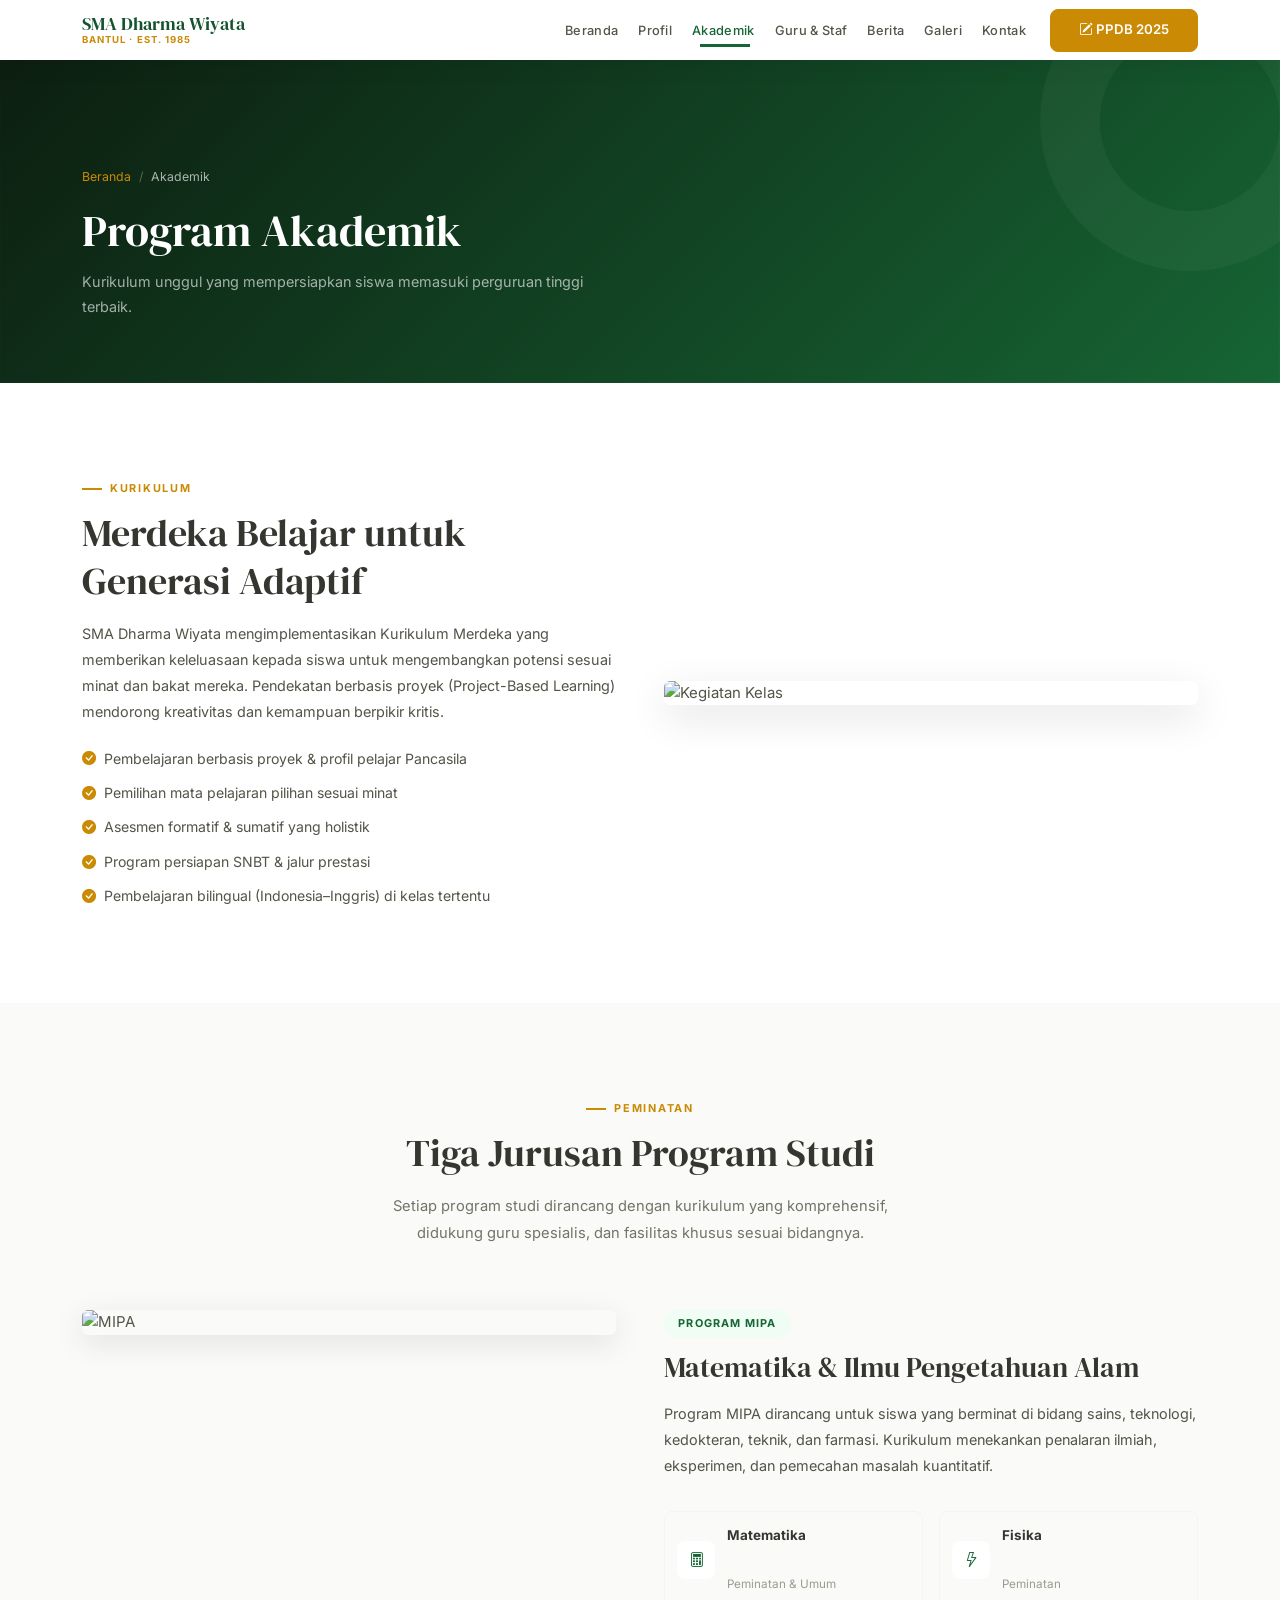
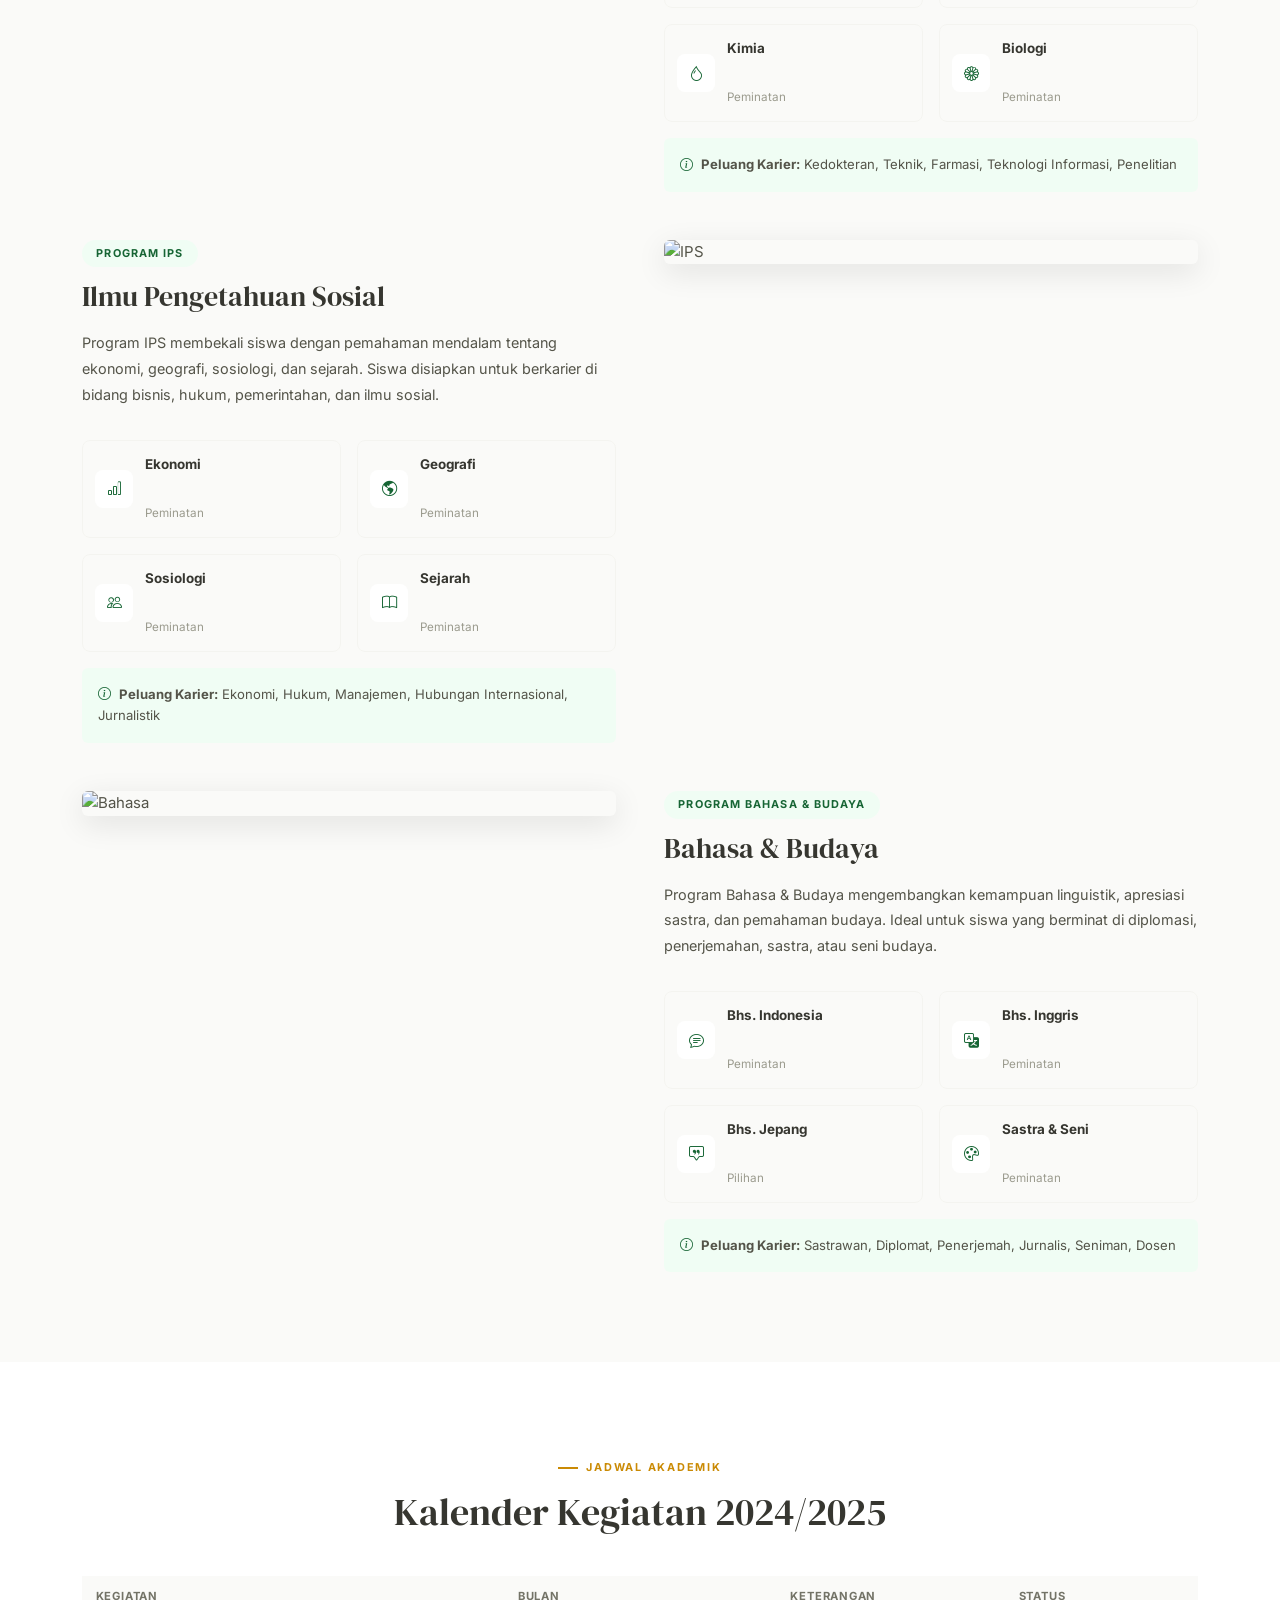
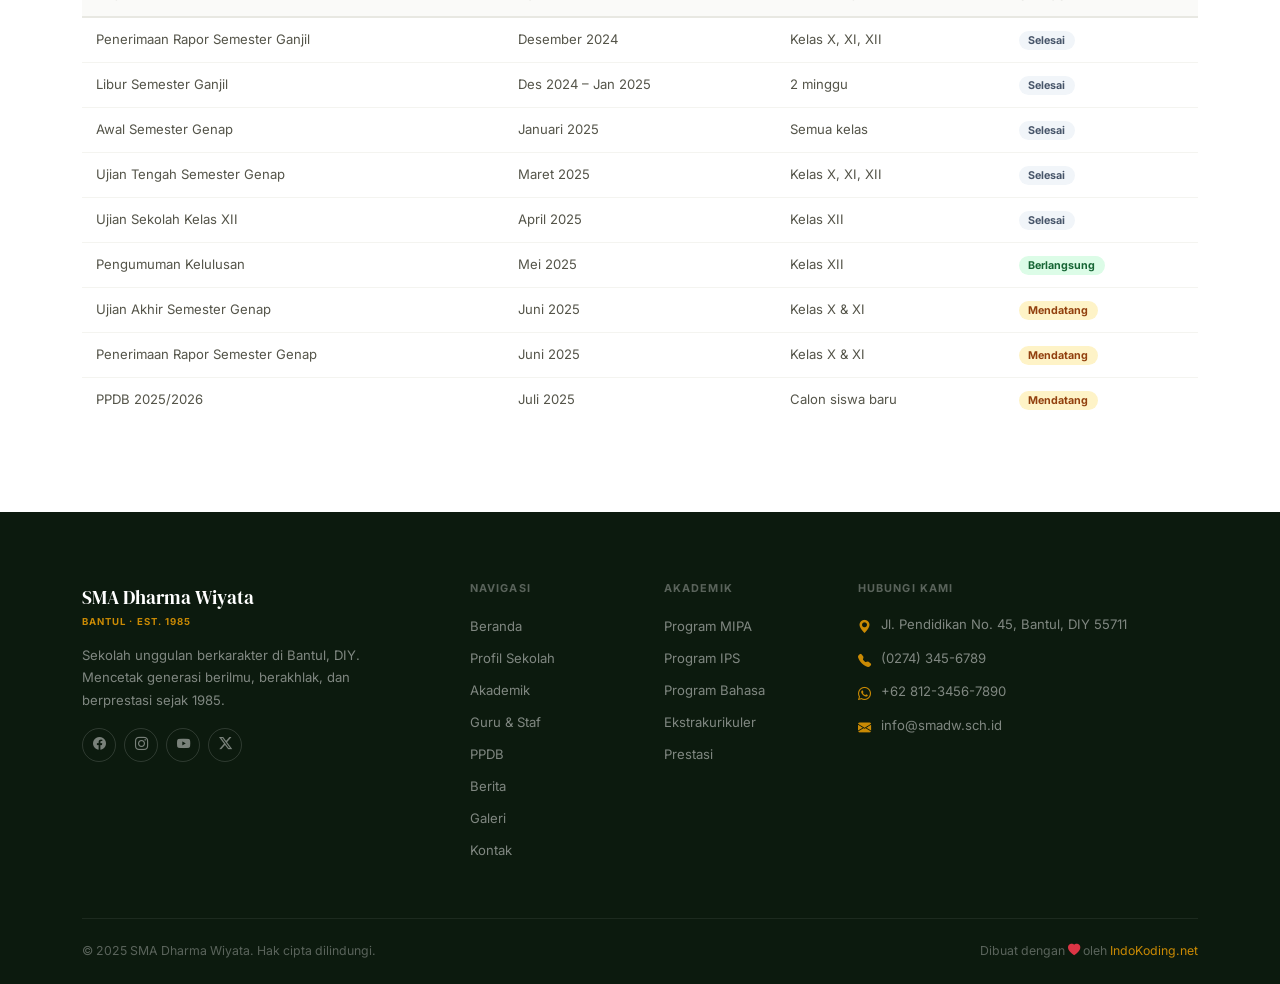
==== akademik.html @ 26ae9754 "Initial upload SekolahKu template" ====
<!DOCTYPE html>
<html lang="id">
<head>
  <meta charset="UTF-8" />
  <meta name="viewport" content="width=device-width, initial-scale=1.0" />
  <meta name="description" content="Program studi dan kurikulum akademik SMA Dharma Wiyata." />
  <title>Akademik – SMA Dharma Wiyata</title>
  <link rel="stylesheet" href="https://cdn.jsdelivr.net/npm/bootstrap@5.3.3/dist/css/bootstrap.min.css" />
  <link rel="stylesheet" href="https://cdn.jsdelivr.net/npm/bootstrap-icons@1.11.3/font/bootstrap-icons.min.css" />
  <link rel="stylesheet" href="https://cdn.jsdelivr.net/npm/aos@2.3.4/dist/aos.css" />
  <link rel="preconnect" href="https://fonts.googleapis.com" />
  <link rel="preconnect" href="https://fonts.gstatic.com" crossorigin />
  <link href="https://fonts.googleapis.com/css2?family=DM+Serif+Display:ital@0;1&family=Inter:wght@300;400;500;600;700&display=swap" rel="stylesheet" />
  <link rel="stylesheet" href="assets/css/style.css" />
</head>
<body>

  <div class="top-ribbon d-none d-md-block">
    <div class="container d-flex justify-content-between align-items-center">
      <span><i class="bi bi-telephone-fill me-1"></i>(0274) 345-6789 <span class="ribbon-sep">|</span> <i class="bi bi-envelope-fill me-1"></i>info@smadw.sch.id</span>
      <span>PPDB 2025/2026 dibuka 1 Juli 2025 · <a href="ppdb.html">Daftar Sekarang</a></span>
    </div>
  </div>

  <nav id="mainNav" class="navbar navbar-expand-lg fixed-top scrolled">
    <div class="container">
      <a class="navbar-brand" href="index.html">
        <span class="brand-name">SMA Dharma Wiyata</span>
        <span class="brand-sub">Bantul · Est. 1985</span>
      </a>
      <button class="navbar-toggler" type="button" data-bs-toggle="collapse" data-bs-target="#navMenu" aria-label="Menu">
        <i class="bi bi-list"></i>
      </button>
      <div class="collapse navbar-collapse" id="navMenu">
        <ul class="navbar-nav ms-auto align-items-lg-center gap-lg-1">
          <li class="nav-item"><a class="nav-link" href="index.html">Beranda</a></li>
          <li class="nav-item"><a class="nav-link" href="profil.html">Profil</a></li>
          <li class="nav-item dropdown">
            <a class="nav-link dropdown-toggle active" href="#" data-bs-toggle="dropdown">Akademik</a>
            <ul class="dropdown-menu">
              <li><a class="dropdown-item active" href="akademik.html"><i class="bi bi-book me-2 text-primary"></i>Program Studi</a></li>
              <li><a class="dropdown-item" href="ekskul.html"><i class="bi bi-stars me-2 text-primary"></i>Ekstrakurikuler</a></li>
              <li><a class="dropdown-item" href="prestasi.html"><i class="bi bi-trophy me-2 text-primary"></i>Prestasi</a></li>
            </ul>
          </li>
          <li class="nav-item"><a class="nav-link" href="guru.html">Guru & Staf</a></li>
          <li class="nav-item"><a class="nav-link" href="berita.html">Berita</a></li>
          <li class="nav-item"><a class="nav-link" href="galeri.html">Galeri</a></li>
          <li class="nav-item"><a class="nav-link" href="kontak.html">Kontak</a></li>
        </ul>
        <a href="ppdb.html" class="btn btn-accent btn-sm ms-lg-3 mt-3 mt-lg-0">
          <i class="bi bi-pencil-square me-1"></i>PPDB 2025
        </a>
      </div>
    </div>
  </nav>

  <div class="page-header">
    <img src="https://images.unsplash.com/photo-1509062522246-3755977927d7?w=1600&q=80" alt="" class="page-header-bg" />
    <div class="page-header-overlay"></div>
    <div class="container">
      <div class="page-header-content">
        <nav aria-label="breadcrumb"><ol class="breadcrumb"><li class="breadcrumb-item"><a href="index.html">Beranda</a></li><li class="breadcrumb-item active">Akademik</li></ol></nav>
        <h1>Program Akademik</h1>
        <p>Kurikulum unggul yang mempersiapkan siswa memasuki perguruan tinggi terbaik.</p>
      </div>
    </div>
  </div>

  <!-- KURIKULUM -->
  <section class="section-padding">
    <div class="container">
      <div class="row g-5 align-items-center">
        <div class="col-lg-6" data-aos="fade-right">
          <div class="section-label">Kurikulum</div>
          <h2 class="section-title">Merdeka Belajar untuk Generasi Adaptif</h2>
          <p style="font-size:.9rem;line-height:1.8">SMA Dharma Wiyata mengimplementasikan Kurikulum Merdeka yang memberikan keleluasaan kepada siswa untuk mengembangkan potensi sesuai minat dan bakat mereka. Pendekatan berbasis proyek (Project-Based Learning) mendorong kreativitas dan kemampuan berpikir kritis.</p>
          <ul class="mt-3 feature-list">
            <li><i class="bi bi-check-circle-fill text-accent me-2"></i>Pembelajaran berbasis proyek & profil pelajar Pancasila</li>
            <li><i class="bi bi-check-circle-fill text-accent me-2"></i>Pemilihan mata pelajaran pilihan sesuai minat</li>
            <li><i class="bi bi-check-circle-fill text-accent me-2"></i>Asesmen formatif & sumatif yang holistik</li>
            <li><i class="bi bi-check-circle-fill text-accent me-2"></i>Program persiapan SNBT & jalur prestasi</li>
            <li><i class="bi bi-check-circle-fill text-accent me-2"></i>Pembelajaran bilingual (Indonesia–Inggris) di kelas tertentu</li>
          </ul>
        </div>
        <div class="col-lg-6" data-aos="fade-left" data-aos-delay="100">
          <img src="https://images.unsplash.com/photo-1577896851231-70ef18881754?w=700&q=80" alt="Kegiatan Kelas" class="img-fluid rounded-2" style="box-shadow:0 12px 40px rgba(0,0,0,.12)" />
        </div>
      </div>
    </div>
  </section>

  <!-- PROGRAM STUDI DETAIL -->
  <section class="section-padding bg-off-white">
    <div class="container">
      <div class="row justify-content-center mb-5">
        <div class="col-lg-7 text-center" data-aos="fade-up">
          <div class="section-label justify-content-center">Peminatan</div>
          <h2 class="section-title">Tiga Jurusan Program Studi</h2>
          <p class="section-lead mx-auto">Setiap program studi dirancang dengan kurikulum yang komprehensif, didukung guru spesialis, dan fasilitas khusus sesuai bidangnya.</p>
        </div>
      </div>

      <div class="row g-5 mb-5">
        <div class="col-lg-6" data-aos="fade-right">
          <img src="https://images.unsplash.com/photo-1532094349884-543559241696?w=700&q=80" alt="MIPA" class="img-fluid rounded-2 mb-3" style="box-shadow:0 8px 30px rgba(0,0,0,.1)" />
        </div>
        <div class="col-lg-6" data-aos="fade-left" data-aos-delay="100">
          <div class="program-detail-badge">Program MIPA</div>
          <h3 class="mb-3">Matematika & Ilmu Pengetahuan Alam</h3>
          <p style="font-size:.9rem;line-height:1.8">Program MIPA dirancang untuk siswa yang berminat di bidang sains, teknologi, kedokteran, teknik, dan farmasi. Kurikulum menekankan penalaran ilmiah, eksperimen, dan pemecahan masalah kuantitatif.</p>
          <div class="row g-3 mt-3">
            <div class="col-sm-6">
              <div class="mapel-card"><div class="mapel-icon"><i class="bi bi-calculator"></i></div><div><strong>Matematika</strong><br><small>Peminatan & Umum</small></div></div>
            </div>
            <div class="col-sm-6">
              <div class="mapel-card"><div class="mapel-icon"><i class="bi bi-lightning"></i></div><div><strong>Fisika</strong><br><small>Peminatan</small></div></div>
            </div>
            <div class="col-sm-6">
              <div class="mapel-card"><div class="mapel-icon"><i class="bi bi-droplet"></i></div><div><strong>Kimia</strong><br><small>Peminatan</small></div></div>
            </div>
            <div class="col-sm-6">
              <div class="mapel-card"><div class="mapel-icon"><i class="bi bi-flower1"></i></div><div><strong>Biologi</strong><br><small>Peminatan</small></div></div>
            </div>
          </div>
          <div class="mt-3 p-3 rounded" style="background:var(--primary-light);font-size:.82rem">
            <i class="bi bi-info-circle text-primary me-2"></i><strong>Peluang Karier:</strong> Kedokteran, Teknik, Farmasi, Teknologi Informasi, Penelitian
          </div>
        </div>
      </div>

      <div class="row g-5 mb-5">
        <div class="col-lg-6 order-lg-2" data-aos="fade-left">
          <img src="https://images.unsplash.com/photo-1454165804606-c3d57bc86b40?w=700&q=80" alt="IPS" class="img-fluid rounded-2 mb-3" style="box-shadow:0 8px 30px rgba(0,0,0,.1)" />
        </div>
        <div class="col-lg-6 order-lg-1" data-aos="fade-right" data-aos-delay="100">
          <div class="program-detail-badge">Program IPS</div>
          <h3 class="mb-3">Ilmu Pengetahuan Sosial</h3>
          <p style="font-size:.9rem;line-height:1.8">Program IPS membekali siswa dengan pemahaman mendalam tentang ekonomi, geografi, sosiologi, dan sejarah. Siswa disiapkan untuk berkarier di bidang bisnis, hukum, pemerintahan, dan ilmu sosial.</p>
          <div class="row g-3 mt-3">
            <div class="col-sm-6">
              <div class="mapel-card"><div class="mapel-icon"><i class="bi bi-bar-chart"></i></div><div><strong>Ekonomi</strong><br><small>Peminatan</small></div></div>
            </div>
            <div class="col-sm-6">
              <div class="mapel-card"><div class="mapel-icon"><i class="bi bi-globe-americas"></i></div><div><strong>Geografi</strong><br><small>Peminatan</small></div></div>
            </div>
            <div class="col-sm-6">
              <div class="mapel-card"><div class="mapel-icon"><i class="bi bi-people"></i></div><div><strong>Sosiologi</strong><br><small>Peminatan</small></div></div>
            </div>
            <div class="col-sm-6">
              <div class="mapel-card"><div class="mapel-icon"><i class="bi bi-book"></i></div><div><strong>Sejarah</strong><br><small>Peminatan</small></div></div>
            </div>
          </div>
          <div class="mt-3 p-3 rounded" style="background:var(--primary-light);font-size:.82rem">
            <i class="bi bi-info-circle text-primary me-2"></i><strong>Peluang Karier:</strong> Ekonomi, Hukum, Manajemen, Hubungan Internasional, Jurnalistik
          </div>
        </div>
      </div>

      <div class="row g-5">
        <div class="col-lg-6" data-aos="fade-right">
          <img src="https://images.unsplash.com/photo-1481627834876-b7833e8f5570?w=700&q=80" alt="Bahasa" class="img-fluid rounded-2 mb-3" style="box-shadow:0 8px 30px rgba(0,0,0,.1)" />
        </div>
        <div class="col-lg-6" data-aos="fade-left" data-aos-delay="100">
          <div class="program-detail-badge">Program Bahasa & Budaya</div>
          <h3 class="mb-3">Bahasa & Budaya</h3>
          <p style="font-size:.9rem;line-height:1.8">Program Bahasa & Budaya mengembangkan kemampuan linguistik, apresiasi sastra, dan pemahaman budaya. Ideal untuk siswa yang berminat di diplomasi, penerjemahan, sastra, atau seni budaya.</p>
          <div class="row g-3 mt-3">
            <div class="col-sm-6">
              <div class="mapel-card"><div class="mapel-icon"><i class="bi bi-chat-text"></i></div><div><strong>Bhs. Indonesia</strong><br><small>Peminatan</small></div></div>
            </div>
            <div class="col-sm-6">
              <div class="mapel-card"><div class="mapel-icon"><i class="bi bi-translate"></i></div><div><strong>Bhs. Inggris</strong><br><small>Peminatan</small></div></div>
            </div>
            <div class="col-sm-6">
              <div class="mapel-card"><div class="mapel-icon"><i class="bi bi-chat-square-quote"></i></div><div><strong>Bhs. Jepang</strong><br><small>Pilihan</small></div></div>
            </div>
            <div class="col-sm-6">
              <div class="mapel-card"><div class="mapel-icon"><i class="bi bi-palette"></i></div><div><strong>Sastra & Seni</strong><br><small>Peminatan</small></div></div>
            </div>
          </div>
          <div class="mt-3 p-3 rounded" style="background:var(--primary-light);font-size:.82rem">
            <i class="bi bi-info-circle text-primary me-2"></i><strong>Peluang Karier:</strong> Sastrawan, Diplomat, Penerjemah, Jurnalis, Seniman, Dosen
          </div>
        </div>
      </div>
    </div>
  </section>

  <!-- JADWAL KEGIATAN -->
  <section class="section-padding">
    <div class="container">
      <div class="row justify-content-center mb-4">
        <div class="col-lg-7 text-center" data-aos="fade-up">
          <div class="section-label justify-content-center">Jadwal Akademik</div>
          <h2 class="section-title">Kalender Kegiatan 2024/2025</h2>
        </div>
      </div>
      <div class="table-responsive" data-aos="fade-up">
        <table class="schedule-table w-100">
          <thead>
            <tr><th>Kegiatan</th><th>Bulan</th><th>Keterangan</th><th>Status</th></tr>
          </thead>
          <tbody>
            <tr><td>Penerimaan Rapor Semester Ganjil</td><td>Desember 2024</td><td>Kelas X, XI, XII</td><td><span class="schedule-badge badge-selesai">Selesai</span></td></tr>
            <tr><td>Libur Semester Ganjil</td><td>Des 2024 – Jan 2025</td><td>2 minggu</td><td><span class="schedule-badge badge-selesai">Selesai</span></td></tr>
            <tr><td>Awal Semester Genap</td><td>Januari 2025</td><td>Semua kelas</td><td><span class="schedule-badge badge-selesai">Selesai</span></td></tr>
            <tr><td>Ujian Tengah Semester Genap</td><td>Maret 2025</td><td>Kelas X, XI, XII</td><td><span class="schedule-badge badge-selesai">Selesai</span></td></tr>
            <tr><td>Ujian Sekolah Kelas XII</td><td>April 2025</td><td>Kelas XII</td><td><span class="schedule-badge badge-selesai">Selesai</span></td></tr>
            <tr><td>Pengumuman Kelulusan</td><td>Mei 2025</td><td>Kelas XII</td><td><span class="schedule-badge badge-aktif">Berlangsung</span></td></tr>
            <tr><td>Ujian Akhir Semester Genap</td><td>Juni 2025</td><td>Kelas X & XI</td><td><span class="schedule-badge badge-mendatang">Mendatang</span></td></tr>
            <tr><td>Penerimaan Rapor Semester Genap</td><td>Juni 2025</td><td>Kelas X & XI</td><td><span class="schedule-badge badge-mendatang">Mendatang</span></td></tr>
            <tr><td>PPDB 2025/2026</td><td>Juli 2025</td><td>Calon siswa baru</td><td><span class="schedule-badge badge-mendatang">Mendatang</span></td></tr>
          </tbody>
        </table>
      </div>
    </div>
  </section>

  <footer class="footer">
    <div class="container">
      <div class="row g-5">
        <div class="col-lg-4">
          <div class="footer-brand-name">SMA Dharma Wiyata</div>
          <div class="footer-brand-sub">Bantul · Est. 1985</div>
          <p class="footer-desc">Sekolah unggulan berkarakter di Bantul, DIY. Mencetak generasi berilmu, berakhlak, dan berprestasi sejak 1985.</p>
          <div class="footer-social">
            <a href="#" aria-label="Facebook"><i class="bi bi-facebook"></i></a>
            <a href="#" aria-label="Instagram"><i class="bi bi-instagram"></i></a>
            <a href="#" aria-label="YouTube"><i class="bi bi-youtube"></i></a>
            <a href="#" aria-label="Twitter/X"><i class="bi bi-twitter-x"></i></a>
          </div>
        </div>
        <div class="col-6 col-lg-2">
          <h6 class="footer-title">Navigasi</h6>
          <ul class="footer-links">
            <li><a href="index.html">Beranda</a></li>
            <li><a href="profil.html">Profil Sekolah</a></li>
            <li><a href="akademik.html">Akademik</a></li>
            <li><a href="guru.html">Guru & Staf</a></li>
            <li><a href="ppdb.html">PPDB</a></li>
            <li><a href="berita.html">Berita</a></li>
            <li><a href="galeri.html">Galeri</a></li>
            <li><a href="kontak.html">Kontak</a></li>
          </ul>
        </div>
        <div class="col-6 col-lg-2">
          <h6 class="footer-title">Akademik</h6>
          <ul class="footer-links">
            <li><a href="akademik.html">Program MIPA</a></li>
            <li><a href="akademik.html">Program IPS</a></li>
            <li><a href="akademik.html">Program Bahasa</a></li>
            <li><a href="ekskul.html">Ekstrakurikuler</a></li>
            <li><a href="prestasi.html">Prestasi</a></li>
          </ul>
        </div>
        <div class="col-lg-4">
          <h6 class="footer-title">Hubungi Kami</h6>
          <ul class="footer-contact">
            <li><i class="bi bi-geo-alt-fill"></i>Jl. Pendidikan No. 45, Bantul, DIY 55711</li>
            <li><i class="bi bi-telephone-fill"></i>(0274) 345-6789</li>
            <li><i class="bi bi-whatsapp"></i>+62 812-3456-7890</li>
            <li><i class="bi bi-envelope-fill"></i>info@smadw.sch.id</li>
          </ul>
        </div>
      </div>
      <div class="footer-bottom d-flex flex-column flex-md-row justify-content-between align-items-center gap-2">
        <span>&copy; 2025 SMA Dharma Wiyata. Hak cipta dilindungi.</span>
        <span>Dibuat dengan <i class="bi bi-heart-fill text-danger"></i> oleh <a href="https://indokoding.net">IndoKoding.net</a></span>
      </div>
    </div>
  </footer>

  <div id="lightbox" class="lightbox"><button id="lightboxClose">&times;</button><img id="lightboxImg" src="" alt="" /></div>
  <button id="backToTop" aria-label="Ke atas"><i class="bi bi-arrow-up"></i></button>

  <script src="https://cdn.jsdelivr.net/npm/bootstrap@5.3.3/dist/js/bootstrap.bundle.min.js"></script>
  <script src="https://cdn.jsdelivr.net/npm/aos@2.3.4/dist/aos.js"></script>
  <script src="assets/js/main.js"></script>
</body>
</html>
---- assets/css/style.css ----
/* ═══════════════════════════════════════════
   SekolahKu – Prestigious School Theme
   v1.0.0 · IndoKoding.net
   Style : Prestisius & Elegan
   Colors: Deep Green + Gold
   Fonts : DM Serif Display + Inter
════════════════════════════════════════════ */

/* ── 00. Bootstrap Override ─────────────── */
:root {
  /* replace Bootstrap's blue primary with our deep green */
  --bs-primary:           #166534;
  --bs-primary-rgb:       22, 101, 52;
  --bs-link-color:        #166534;
  --bs-link-hover-color:  #14532D;
  --bs-dropdown-link-active-bg: #F0FDF4;
  --bs-dropdown-link-active-color: #166534;
  --bs-accordion-btn-active-color: #166534;
  --bs-accordion-active-bg:        #F0FDF4;
  --bs-accordion-btn-focus-box-shadow: 0 0 0 .25rem rgba(22,101,52,.25);
  --bs-form-check-bg-image: url("data:image/svg+xml,%3csvg xmlns='http://www.w3.org/2000/svg' viewBox='0 0 20 20'%3e%3cpath fill='none' stroke='%23166534' stroke-linecap='round' stroke-linejoin='round' stroke-width='3' d='m6 10 3 3 6-6'/%3e%3c/svg%3e");
  --bs-focus-ring-color:  rgba(22,101,52,.25);
  --bs-nav-link-hover-color: #14532D;
}

/* ── 01. Variables ──────────────────────── */
:root {
  --primary:       #166534;
  --primary-dark:  #14532D;
  --primary-mid:   #15803D;
  --primary-light: #F0FDF4;
  --accent:        #CA8A04;
  --accent-dark:   #A16207;
  --accent-light:  #FFFBEB;
  --secondary:     #0C1A0E;
  --white:         #FFFFFF;
  --off-white:     #FAFAF8;
  --gray-100:      #F4F4F0;
  --gray-200:      #E8E8E2;
  --gray-300:      #D1D1C7;
  --gray-400:      #9B9B8E;
  --gray-500:      #737367;
  --gray-600:      #545449;
  --gray-700:      #363630;

  --font-serif: 'DM Serif Display', Georgia, serif;
  --font-sans:  'Inter', system-ui, sans-serif;

  --radius:     8px;
  --radius-lg:  14px;
  --radius-xl:  22px;
  --shadow-xs:  0 1px 3px rgba(0,0,0,.06);
  --shadow-sm:  0 2px 8px rgba(0,0,0,.07);
  --shadow:     0 4px 20px rgba(0,0,0,.09);
  --shadow-lg:  0 10px 40px rgba(0,0,0,.12);
  --transition: all .25s ease;
}

/* ── 02. Reset & Base ───────────────────── */
*, *::before, *::after { box-sizing: border-box; margin: 0; padding: 0; }
html { scroll-behavior: smooth; -webkit-font-smoothing: antialiased; }
body {
  font-family: var(--font-sans);
  font-size: 15px;
  color: var(--gray-600);
  background: var(--white);
  line-height: 1.65;
  overflow-x: hidden;
}
a { text-decoration: none; color: inherit; transition: var(--transition); }
img { max-width: 100%; display: block; }
ul, ol { list-style: none; padding: 0; margin: 0; }
h1, h2, h3, h4, h5, h6 {
  font-family: var(--font-serif);
  color: var(--gray-700);
  line-height: 1.25;
  font-weight: 400;
}

/* ── 03. Utilities ──────────────────────── */
.section-padding    { padding: 90px 0; }
.section-padding-sm { padding: 60px 0; }
.bg-off-white { background: var(--off-white); }
.bg-primary   { background: var(--primary); }
.bg-dark-green{ background: var(--secondary); }

/* ── 04. Section Heading ────────────────── */
.section-label {
  display: inline-flex;
  align-items: center;
  gap: .5rem;
  font-size: .68rem;
  font-weight: 700;
  letter-spacing: .16em;
  text-transform: uppercase;
  color: var(--accent);
  margin-bottom: .7rem;
  font-family: var(--font-sans);
}
.section-label::before {
  content: '';
  width: 20px; height: 2px;
  background: var(--accent);
  display: inline-block;
}
.section-title {
  font-family: var(--font-serif);
  font-size: clamp(1.75rem, 3vw, 2.5rem);
  color: var(--gray-700);
  margin-bottom: 1rem;
}
.section-lead {
  font-size: .92rem;
  color: var(--gray-500);
  max-width: 520px;
  line-height: 1.8;
}

/* ── 05. Buttons ────────────────────────── */
.btn-primary {
  background: var(--primary); border-color: var(--primary);
  color: var(--white);
  font-family: var(--font-sans); font-size: .83rem; font-weight: 600;
  letter-spacing: .02em; padding: .65rem 1.75rem; border-radius: var(--radius);
}
.btn-primary:hover { background: var(--primary-dark); border-color: var(--primary-dark); color: var(--white); }
.btn-outline-primary {
  border: 1.5px solid var(--primary); color: var(--primary);
  font-family: var(--font-sans); font-size: .83rem; font-weight: 600;
  padding: .65rem 1.75rem; border-radius: var(--radius); background: transparent;
}
.btn-outline-primary:hover { background: var(--primary); color: var(--white); }
.btn-accent {
  background: var(--accent); border-color: var(--accent); color: var(--white);
  font-family: var(--font-sans); font-size: .83rem; font-weight: 600;
  padding: .65rem 1.75rem; border-radius: var(--radius);
}
.btn-accent:hover { background: var(--accent-dark); border-color: var(--accent-dark); color: var(--white); }
.btn-outline-light {
  border: 1.5px solid rgba(255,255,255,.55); color: var(--white);
  font-family: var(--font-sans); font-size: .83rem; font-weight: 600;
  padding: .65rem 1.75rem; border-radius: var(--radius); background: transparent;
}
.btn-outline-light:hover { background: rgba(255,255,255,.12); border-color: var(--white); color: var(--white); }

/* ── 06. Top Ribbon ─────────────────────── */
.top-ribbon {
  background: var(--primary-dark);
  color: rgba(255,255,255,.65);
  font-size: .71rem;
  font-family: var(--font-sans);
  font-weight: 500;
  letter-spacing: .02em;
  padding: .38rem 0;
}
.top-ribbon a { color: var(--accent); }
.top-ribbon a:hover { color: #FDE68A; }
.ribbon-sep { opacity: .3; margin: 0 .55rem; }

/* ── 07. Navbar ─────────────────────────── */
#mainNav {
  position: fixed;
  top: 0; left: 0; right: 0;
  z-index: 1030;
  padding: .9rem 0;
  background: transparent;
  transition: background .35s ease, padding .3s ease, box-shadow .3s ease, top .3s ease;
}
/* On desktop push navbar below ribbon (~34px tall) */
@media (min-width: 768px) {
  #mainNav:not(.scrolled) { top: 34px; }
}
#mainNav.scrolled {
  background: var(--white);
  padding: .55rem 0;
  box-shadow: 0 2px 24px rgba(0,0,0,.08);
  top: 0 !important;
}
.navbar-brand { display: flex; flex-direction: column; line-height: 1.1; }
.brand-name { font-family: var(--font-serif); font-size: 1.1rem; color: var(--white); transition: color .3s; }
.brand-sub  { font-size: .6rem; font-weight: 700; letter-spacing: .11em; text-transform: uppercase; color: var(--accent); }
#mainNav.scrolled .brand-name { color: var(--primary-dark); }

.navbar-nav .nav-link {
  font-family: var(--font-sans);
  font-size: .8rem; font-weight: 500; letter-spacing: .025em;
  color: rgba(255,255,255,.82);
  padding: .4rem .8rem;
  position: relative; transition: color .25s;
}
.navbar-nav .nav-link::after {
  content: '';
  position: absolute;
  bottom: 0; left: .8rem; right: .8rem;
  height: 1.5px; background: var(--accent);
  transform: scaleX(0); transition: transform .25s ease; transform-origin: left;
}
.navbar-nav .nav-link:hover,
.navbar-nav .nav-link.active { color: var(--white); }
.navbar-nav .nav-link:hover::after,
.navbar-nav .nav-link.active::after { transform: scaleX(1); }
#mainNav.scrolled .nav-link { color: var(--gray-600); }
#mainNav.scrolled .nav-link:hover,
#mainNav.scrolled .nav-link.active { color: var(--primary); }
#mainNav.scrolled .nav-link::after { background: var(--primary); }

.navbar-nav .dropdown-menu {
  border: 1px solid var(--gray-200); border-radius: var(--radius-lg);
  box-shadow: var(--shadow-lg); padding: .5rem; margin-top: .3rem; min-width: 195px;
}
.navbar-nav .dropdown-item {
  font-size: .8rem; font-weight: 500;
  color: var(--gray-600); border-radius: var(--radius); padding: .5rem .9rem; transition: var(--transition);
}
.navbar-nav .dropdown-item:hover,
.navbar-nav .dropdown-item.active,
.navbar-nav .dropdown-item:active { background: var(--primary-light); color: var(--primary); }
.navbar-toggler { border: none !important; box-shadow: none !important; padding: .25rem; }
.navbar-toggler i { font-size: 1.6rem; color: var(--white); transition: color .3s; }
#mainNav.scrolled .navbar-toggler i { color: var(--gray-700); }

/* ── 08. Hero ───────────────────────────── */
.hero {
  position: relative;
  min-height: 100vh;
  display: flex; align-items: center;
  background: var(--secondary);
  overflow: hidden;
}
.hero-bg {
  position: absolute; inset: 0; z-index: 0;
  object-fit: cover; width: 100%; height: 100%;
  opacity: .28;
}
.hero-overlay {
  position: absolute; inset: 0; z-index: 0;
  background: linear-gradient(135deg, rgba(12,26,14,.94) 0%, rgba(22,101,52,.78) 55%, rgba(21,128,61,.55) 100%);
}
/* ensure container content is always above overlay */
.hero > .container { position: relative; z-index: 2; }
.hero-content { position: relative; z-index: 2; padding: 150px 0 100px; }
.hero-eyebrow {
  display: inline-flex; align-items: center; gap: .6rem;
  font-size: .68rem; font-weight: 700; letter-spacing: .14em; text-transform: uppercase;
  color: var(--accent); margin-bottom: 1.2rem; font-family: var(--font-sans);
}
.hero-eyebrow span { width: 26px; height: 1.5px; background: var(--accent); display: inline-block; }
.hero-title {
  font-family: var(--font-serif);
  font-size: clamp(2.5rem, 5.5vw, 4.25rem);
  color: var(--white); line-height: 1.1;
  margin-bottom: 1.5rem; font-weight: 400;
}
.hero-title em { font-style: italic; color: #86EFAC; }
.hero-desc {
  font-size: .92rem; color: rgba(255,255,255,.68);
  max-width: 460px; line-height: 1.82; margin-bottom: 2rem;
}
.hero-actions { display: flex; gap: .85rem; flex-wrap: wrap; }
.hero-info-strip {
  position: relative; z-index: 2;
  display: flex; gap: 2.5rem; flex-wrap: wrap;
  margin-top: 3.5rem; padding-top: 2rem;
  border-top: 1px solid rgba(255,255,255,.13);
}
.hero-info-item { color: rgba(255,255,255,.55); font-size: .74rem; letter-spacing: .04em; font-family: var(--font-sans); }
.hero-info-item strong { display: block; color: var(--white); font-family: var(--font-serif); font-size: 1.15rem; font-weight: 400; margin-bottom: .1rem; }
.hero-scroll {
  position: absolute; bottom: 2rem; left: 50%; transform: translateX(-50%);
  z-index: 3; display: flex; flex-direction: column; align-items: center; gap: .4rem;
  color: rgba(255,255,255,.4); font-size: .65rem; letter-spacing: .1em; text-transform: uppercase;
  font-family: var(--font-sans);
  animation: scrollBounce 2.2s ease-in-out infinite;
}
@keyframes scrollBounce {
  0%, 100% { transform: translateX(-50%) translateY(0); }
  50%       { transform: translateX(-50%) translateY(7px); }
}

/* ── 09. Stats Bar ──────────────────────── */
.stats-bar {
  background: var(--white);
  border-radius: var(--radius-xl);
  padding: 2rem 2.5rem;
  margin-top: -3.5rem;
  position: relative; z-index: 10;
  box-shadow: var(--shadow-lg);
}
.stat-item { text-align: center; }
.stat-number {
  font-family: var(--font-serif);
  font-size: 2.25rem; color: var(--primary); line-height: 1; margin-bottom: .3rem;
}
.stat-label {
  font-size: .68rem; font-weight: 700; letter-spacing: .08em;
  text-transform: uppercase; color: var(--gray-400); font-family: var(--font-sans);
}
.stat-divider { width: 1px; background: var(--gray-200); align-self: stretch; margin: .25rem 0; }

/* ── 10. About Section ──────────────────── */
.about-img-wrap { position: relative; }
.about-img-main {
  width: 100%; border-radius: var(--radius-xl);
  aspect-ratio: 4/5; object-fit: cover;
}
.about-img-badge {
  position: absolute; bottom: 1.5rem; right: -1.5rem;
  background: var(--white); border-radius: var(--radius-lg);
  padding: 1rem 1.25rem; box-shadow: var(--shadow-lg);
  display: flex; align-items: center; gap: .75rem; min-width: 185px;
}
.about-img-badge .badge-icon {
  width: 40px; height: 40px; background: var(--accent-light);
  border-radius: var(--radius); display: flex; align-items: center; justify-content: center;
  color: var(--accent); font-size: 1.1rem; flex-shrink: 0;
}
.about-img-badge .badge-text { font-size: .79rem; font-weight: 700; color: var(--gray-700); line-height: 1.3; font-family: var(--font-sans); }
.about-img-badge .badge-sub  { font-size: .68rem; color: var(--gray-400); font-weight: 400; }
.about-quote {
  font-family: var(--font-serif);
  font-size: 1.05rem; font-style: italic;
  color: var(--gray-500); border-left: 3px solid var(--accent);
  padding-left: 1.25rem; margin: 1.75rem 0; line-height: 1.75;
}

/* ── 11. Program Cards ──────────────────── */
.program-card {
  background: var(--white);
  border: 1px solid var(--gray-200);
  border-radius: var(--radius-lg); padding: 1.75rem;
  transition: var(--transition); height: 100%;
  position: relative; overflow: hidden;
}
.program-card::before {
  content: ''; position: absolute;
  top: 0; left: 0; right: 0; height: 3px;
  background: var(--accent); transform: scaleX(0);
  transition: transform .3s; transform-origin: left;
}
.program-card:hover { box-shadow: var(--shadow-lg); transform: translateY(-4px); border-color: transparent; }
.program-card:hover::before { transform: scaleX(1); }
.program-icon {
  width: 52px; height: 52px; background: var(--primary-light);
  border-radius: var(--radius-lg); display: flex; align-items: center; justify-content: center;
  font-size: 1.35rem; color: var(--primary); margin-bottom: 1.25rem; transition: var(--transition);
}
.program-card:hover .program-icon { background: var(--primary); color: var(--white); }
.program-card h5 { font-size: .95rem; font-weight: 700; font-family: var(--font-sans); color: var(--gray-700); margin-bottom: .5rem; }
.program-card p { font-size: .83rem; color: var(--gray-500); line-height: 1.65; margin: 0; }

/* ── 12. Feature List ───────────────────── */
.feature-item { display: flex; gap: 1rem; align-items: flex-start; padding: .75rem 0; border-bottom: 1px solid var(--gray-100); }
.feature-item:last-child { border-bottom: none; }
.feature-icon {
  width: 42px; height: 42px; background: var(--accent-light);
  border-radius: var(--radius); display: flex; align-items: center; justify-content: center;
  font-size: 1rem; color: var(--accent); flex-shrink: 0;
}
.feature-text h6 { font-size: .87rem; font-weight: 700; font-family: var(--font-sans); color: var(--gray-700); margin-bottom: .18rem; }
.feature-text p  { font-size: .79rem; color: var(--gray-500); margin: 0; line-height: 1.6; }

/* ── 13. News Cards ─────────────────────── */
.news-card {
  background: var(--white); border: 1px solid var(--gray-200);
  border-radius: var(--radius-lg); overflow: hidden; transition: var(--transition); height: 100%;
}
.news-card:hover { box-shadow: var(--shadow-lg); transform: translateY(-4px); border-color: transparent; }
.news-card-img { position: relative; overflow: hidden; }
.news-card-img img { width: 100%; aspect-ratio: 16/9; object-fit: cover; transition: transform .5s; }
.news-card:hover .news-card-img img { transform: scale(1.05); }
.news-cat {
  position: absolute; top: .75rem; left: .75rem;
  background: var(--primary); color: var(--white);
  font-size: .65rem; font-weight: 700; letter-spacing: .08em; text-transform: uppercase;
  padding: .2rem .65rem; border-radius: 100px; font-family: var(--font-sans);
}
.news-card-body { padding: 1.35rem; }
.news-meta {
  display: flex; gap: .8rem; flex-wrap: wrap;
  font-size: .72rem; color: var(--gray-400); margin-bottom: .65rem; font-family: var(--font-sans);
}
.news-meta i { color: var(--accent); margin-right: .15rem; }
.news-card-body h5 { font-size: .93rem; font-weight: 700; font-family: var(--font-sans); color: var(--gray-700); line-height: 1.45; margin-bottom: .6rem; }
.news-card-body p  { font-size: .82rem; color: var(--gray-500); margin-bottom: .9rem; line-height: 1.65; }
.news-read-more {
  font-size: .78rem; font-weight: 700; color: var(--primary);
  letter-spacing: .02em; display: inline-flex; align-items: center; gap: .35rem; font-family: var(--font-sans);
}
.news-read-more:hover { gap: .6rem; color: var(--primary-dark); }

/* ── 14. Teacher Cards ──────────────────── */
.teacher-card {
  text-align: center; padding: 1.75rem 1.25rem;
  border-radius: var(--radius-xl); border: 1px solid transparent;
  background: var(--white); transition: var(--transition);
}
.teacher-card:hover { border-color: var(--gray-200); box-shadow: var(--shadow); }
.teacher-photo {
  width: 96px; height: 96px; border-radius: 50%; object-fit: cover;
  margin: 0 auto .9rem; border: 3px solid var(--gray-200); transition: border-color .25s;
}
.teacher-card:hover .teacher-photo { border-color: var(--accent); }
.teacher-name { font-size: .9rem; font-weight: 700; font-family: var(--font-sans); color: var(--gray-700); margin-bottom: .2rem; }
.teacher-subject { font-size: .73rem; color: var(--primary); font-weight: 600; letter-spacing: .04em; font-family: var(--font-sans); }
.teacher-nip    { font-size: .7rem; color: var(--gray-400); margin-top: .2rem; font-family: var(--font-sans); }

/* ── 15. Prestasi ───────────────────────── */
.prestasi-card {
  display: flex; gap: 1rem; align-items: flex-start;
  padding: 1.2rem; border-radius: var(--radius-lg);
  background: var(--white); border: 1px solid var(--gray-200); transition: var(--transition);
}
.prestasi-card:hover { box-shadow: var(--shadow); border-color: rgba(22,101,52,.15); }
.prestasi-medal {
  width: 46px; height: 46px; border-radius: 50%;
  display: flex; align-items: center; justify-content: center; font-size: 1.3rem; flex-shrink: 0;
}
.prestasi-medal.gold   { background: #FEF3C7; color: #92400E; }
.prestasi-medal.silver { background: #F1F5F9; color: #475569; }
.prestasi-medal.bronze { background: #FFF7ED; color: #9A3412; }
.prestasi-card h6 { font-size: .87rem; font-weight: 700; font-family: var(--font-sans); color: var(--gray-700); margin-bottom: .2rem; }
.prestasi-card p  { font-size: .78rem; color: var(--gray-500); margin: 0; }
.prestasi-year { margin-left: auto; font-size: .7rem; font-weight: 700; color: var(--accent); white-space: nowrap; padding-top: .15rem; font-family: var(--font-sans); }

/* ── 16. Ekskul ─────────────────────────── */
.ekskul-card {
  background: var(--white); border: 1px solid var(--gray-200);
  border-radius: var(--radius-lg); overflow: hidden; transition: var(--transition);
}
.ekskul-card:hover { box-shadow: var(--shadow-lg); transform: translateY(-3px); border-color: transparent; }
.ekskul-card-img { overflow: hidden; }
.ekskul-card-img img { width: 100%; aspect-ratio: 4/3; object-fit: cover; transition: transform .4s; }
.ekskul-card:hover .ekskul-card-img img { transform: scale(1.04); }
.ekskul-card-body { padding: 1.1rem; }
.ekskul-card-body h6 { font-size: .87rem; font-weight: 700; font-family: var(--font-sans); color: var(--gray-700); margin-bottom: .28rem; }
.ekskul-card-body p  { font-size: .77rem; color: var(--gray-500); margin: 0; line-height: 1.6; }
.ekskul-badge {
  display: inline-block; font-size: .63rem; font-weight: 700;
  letter-spacing: .06em; text-transform: uppercase;
  padding: .18rem .58rem; border-radius: 100px; margin-bottom: .5rem; font-family: var(--font-sans);
}
.ekskul-badge.wajib   { background: #FEF3C7; color: #92400E; }
.ekskul-badge.pilihan { background: var(--primary-light); color: var(--primary); }

/* ── 17. Gallery ────────────────────────── */
.gallery-grid { columns: 3; column-gap: .75rem; }
.gallery-item {
  break-inside: avoid; margin-bottom: .75rem;
  border-radius: var(--radius-lg); overflow: hidden; cursor: pointer; position: relative;
}
.gallery-item img { width: 100%; display: block; transition: transform .4s; }
.gallery-item:hover img { transform: scale(1.04); }
.gallery-overlay {
  position: absolute; inset: 0;
  background: rgba(12,26,14,.55);
  display: flex; align-items: center; justify-content: center;
  opacity: 0; transition: opacity .3s;
}
.gallery-item:hover .gallery-overlay { opacity: 1; }
.gallery-overlay i { color: var(--white); font-size: 1.5rem; }
.lightbox {
  position: fixed; inset: 0; background: rgba(0,0,0,.92);
  z-index: 9999; display: flex; align-items: center; justify-content: center;
  opacity: 0; visibility: hidden; transition: all .25s;
}
.lightbox.active { opacity: 1; visibility: visible; }
#lightboxImg { max-width: 90vw; max-height: 85vh; border-radius: var(--radius-lg); object-fit: contain; }
#lightboxClose {
  position: absolute; top: 1.25rem; right: 1.5rem;
  background: none; border: none; color: var(--white); font-size: 2rem; cursor: pointer; line-height: 1;
}

/* ── 18. Page Header ────────────────────── */
.page-header {
  padding: 8.5rem 0 4rem;
  background: linear-gradient(135deg, var(--primary-dark) 0%, var(--primary) 100%);
  position: relative; overflow: hidden;
}
.page-header::after {
  content: ''; position: absolute;
  top: -60px; right: -60px; width: 300px; height: 300px;
  border: 60px solid rgba(255,255,255,.04); border-radius: 50%;
}
.page-header h1 {
  font-family: var(--font-serif); font-size: clamp(1.75rem, 4vw, 2.75rem);
  color: var(--white); font-weight: 400; margin-bottom: .75rem;
}
.page-breadcrumb .breadcrumb { margin: 0; }
.page-breadcrumb .breadcrumb-item { font-size: .77rem; color: rgba(255,255,255,.55); font-family: var(--font-sans); }
.page-breadcrumb .breadcrumb-item + .breadcrumb-item::before { color: rgba(255,255,255,.25); }
.page-breadcrumb .breadcrumb-item a { color: var(--accent); }
.page-breadcrumb .breadcrumb-item.active { color: rgba(255,255,255,.8); }

/* ── 19. Visi Misi ──────────────────────── */
.visi-card {
  background: var(--primary); border-radius: var(--radius-xl); padding: 2.5rem; height: 100%;
}
.visi-card h4 { font-family: var(--font-serif); color: var(--white); font-size: 1.35rem; margin-bottom: .5rem; }
.visi-card p { color: rgba(255,255,255,.75); font-size: .9rem; line-height: 1.8; margin: 0; }
.misi-card {
  background: var(--white); border: 1px solid var(--gray-200);
  border-radius: var(--radius-xl); padding: 2rem; height: 100%;
  counter-reset: misi-counter;
}
.misi-card h4 { font-family: var(--font-serif); font-size: 1.35rem; margin-bottom: 1.25rem; }
.misi-list { list-style: none; padding: 0; }
.misi-list li {
  display: flex; gap: .75rem; align-items: flex-start;
  padding: .6rem 0; border-bottom: 1px solid var(--gray-100);
  font-size: .86rem; color: var(--gray-600); line-height: 1.6; font-family: var(--font-sans);
  counter-increment: misi-counter;
}
.misi-list li:last-child { border-bottom: none; }
.misi-list li::before {
  content: counter(misi-counter);
  width: 24px; height: 24px; background: var(--primary-light); color: var(--primary);
  border-radius: 50%; font-size: .72rem; font-weight: 700;
  display: flex; align-items: center; justify-content: center; flex-shrink: 0; font-family: var(--font-sans);
}

/* ── 20. Timeline ───────────────────────── */
.timeline { position: relative; padding-left: 2rem; }
.timeline::before {
  content: ''; position: absolute;
  left: 0; top: .3rem; bottom: 0; width: 2px; background: var(--gray-200);
}
.timeline-item { position: relative; padding-bottom: 2rem; }
.timeline-item::before {
  content: ''; position: absolute;
  left: calc(-2rem - 5px); top: .35rem;
  width: 12px; height: 12px; border-radius: 50%;
  background: var(--accent); border: 2px solid var(--white); box-shadow: 0 0 0 2px var(--accent);
}
.timeline-year { font-size: .68rem; font-weight: 700; letter-spacing: .1em; text-transform: uppercase; color: var(--accent); margin-bottom: .3rem; font-family: var(--font-sans); }
.timeline-item h6 { font-size: .88rem; font-weight: 700; font-family: var(--font-sans); color: var(--gray-700); margin-bottom: .25rem; }
.timeline-item p  { font-size: .81rem; color: var(--gray-500); margin: 0; line-height: 1.6; }

/* ── 21. PPDB ───────────────────────────── */
.ppdb-step {
  display: flex; gap: 1rem; align-items: flex-start;
  padding: 1.25rem; background: var(--white);
  border: 1px solid var(--gray-200); border-radius: var(--radius-lg); transition: var(--transition);
}
.ppdb-step:hover { border-color: rgba(22,101,52,.2); box-shadow: var(--shadow-sm); }
.ppdb-step-num {
  width: 40px; height: 40px; background: var(--primary); color: var(--white);
  border-radius: 50%; display: flex; align-items: center; justify-content: center;
  font-weight: 700; font-size: .88rem; flex-shrink: 0; font-family: var(--font-sans);
}
.ppdb-step h6 { font-size: .87rem; font-weight: 700; font-family: var(--font-sans); color: var(--gray-700); margin-bottom: .25rem; }
.ppdb-step p  { font-size: .79rem; color: var(--gray-500); margin: 0; line-height: 1.55; }
.requirement-list li {
  display: flex; align-items: flex-start; gap: .6rem;
  padding: .5rem 0; font-size: .84rem; color: var(--gray-600);
  border-bottom: 1px solid var(--gray-100); font-family: var(--font-sans);
}
.requirement-list li:last-child { border-bottom: none; }
.requirement-list li i { color: var(--primary); margin-top: .15rem; flex-shrink: 0; }
.schedule-table { width: 100%; border-collapse: collapse; }
.schedule-table th {
  font-size: .7rem; font-weight: 700; letter-spacing: .07em; text-transform: uppercase;
  color: var(--gray-500); padding: .65rem .85rem;
  border-bottom: 2px solid var(--gray-200); background: var(--off-white); font-family: var(--font-sans);
}
.schedule-table td {
  font-size: .82rem; color: var(--gray-600); padding: .7rem .85rem;
  border-bottom: 1px solid var(--gray-100); vertical-align: middle; font-family: var(--font-sans);
}
.schedule-table tr:last-child td { border-bottom: none; }
.schedule-badge {
  font-size: .67rem; font-weight: 700; padding: .2rem .6rem; border-radius: 100px; font-family: var(--font-sans);
}
.schedule-badge.ongoing  { background: #DCFCE7; color: #166534; }
.schedule-badge.upcoming { background: #FEF3C7; color: #92400E; }
.schedule-badge.closed   { background: #F1F5F9; color: #64748B; }

/* ── 22. Sidebar ────────────────────────── */
.sidebar-card {
  background: var(--white); border: 1px solid var(--gray-200);
  border-radius: var(--radius-lg); overflow: hidden; margin-bottom: 1.5rem;
}
.sidebar-card-header {
  background: var(--primary-light); border-bottom: 2px solid var(--primary); padding: .85rem 1.2rem;
}
.sidebar-card-header h6 {
  font-family: var(--font-sans); font-size: .8rem; font-weight: 700;
  letter-spacing: .07em; text-transform: uppercase; color: var(--primary); margin: 0;
  display: flex; align-items: center; gap: .45rem;
}
.sidebar-card-body { padding: 1.2rem; }
.sidebar-search { position: relative; }
.sidebar-search input {
  width: 100%; padding: .6rem 2.5rem .6rem 1rem;
  border: 1.5px solid var(--gray-200); border-radius: var(--radius);
  font-size: .83rem; font-family: var(--font-sans); outline: none; transition: border-color .2s;
}
.sidebar-search input:focus { border-color: var(--primary); }
.sidebar-search button {
  position: absolute; right: .6rem; top: 50%; transform: translateY(-50%);
  background: none; border: none; color: var(--primary); cursor: pointer;
}
.sidebar-cat-list li a {
  display: flex; justify-content: space-between; align-items: center;
  padding: .55rem 0; font-size: .83rem; color: var(--gray-600);
  border-bottom: 1px solid var(--gray-100); transition: color .2s; cursor: pointer; text-decoration: none;
  font-family: var(--font-sans);
}
.sidebar-cat-list li:last-child a { border-bottom: none; }
.sidebar-cat-list li a:hover, .sidebar-cat-list li a.active { color: var(--primary); font-weight: 600; }
.sidebar-cat-badge {
  background: var(--primary-light); color: var(--primary);
  font-size: .66rem; font-weight: 700; padding: .14rem .5rem; border-radius: 100px; font-family: var(--font-sans);
}
.sidebar-cat-list li a.active .sidebar-cat-badge { background: var(--primary); color: var(--white); }
.sidebar-news-item { display: flex; gap: .8rem; padding: .65rem 0; border-bottom: 1px solid var(--gray-100); }
.sidebar-news-item:first-child { padding-top: 0; }
.sidebar-news-item:last-child  { border-bottom: none; padding-bottom: 0; }
.sidebar-news-img { width: 68px; height: 54px; border-radius: var(--radius); object-fit: cover; flex-shrink: 0; }
.sidebar-news-title {
  font-size: .79rem; font-weight: 600; line-height: 1.4; color: var(--gray-700); margin-bottom: .2rem;
  display: -webkit-box; -webkit-line-clamp: 2; -webkit-box-orient: vertical; overflow: hidden;
  font-family: var(--font-sans);
}
.sidebar-news-title a { color: inherit; }
.sidebar-news-title a:hover { color: var(--primary); }
.sidebar-news-date { font-size: .7rem; color: var(--gray-400); font-family: var(--font-sans); }
.tag-cloud { display: flex; flex-wrap: wrap; gap: .4rem; }
.tag-item {
  font-size: .73rem; padding: .25rem .65rem; border-radius: 100px;
  background: var(--gray-100); color: var(--gray-600); border: 1px solid var(--gray-200);
  transition: all .2s; cursor: pointer; text-decoration: none; font-family: var(--font-sans);
}
.tag-item:hover, .tag-item.active { background: var(--primary); color: var(--white); border-color: var(--primary); }

/* ── 23. Contact ────────────────────────── */
.contact-info-card {
  background: var(--white); border: 1px solid var(--gray-200); border-radius: var(--radius-lg);
  padding: 1.5rem; display: flex; align-items: flex-start; gap: 1rem; height: 100%; transition: var(--transition);
}
.contact-info-card:hover { box-shadow: var(--shadow); }
.contact-icon {
  width: 46px; height: 46px; background: var(--primary-light);
  border-radius: var(--radius-lg); display: flex; align-items: center; justify-content: center;
  font-size: 1.1rem; color: var(--primary); flex-shrink: 0;
}
.contact-info-card h6 { font-size: .77rem; font-weight: 700; letter-spacing: .07em; text-transform: uppercase; color: var(--gray-400); margin-bottom: .35rem; font-family: var(--font-sans); }
.contact-info-card p  { font-size: .87rem; color: var(--gray-700); margin: 0; line-height: 1.6; font-family: var(--font-sans); }
.form-label { font-size: .79rem; font-weight: 600; color: var(--gray-600); margin-bottom: .35rem; font-family: var(--font-sans); }
.form-control, .form-select {
  border: 1.5px solid var(--gray-200); border-radius: var(--radius);
  font-size: .84rem; font-family: var(--font-sans); padding: .6rem .9rem; color: var(--gray-700);
  transition: border-color .2s;
}
.form-control:focus, .form-select:focus { border-color: var(--primary); box-shadow: 0 0 0 3px rgba(22,101,52,.1); }

/* ── 24. CTA Section ────────────────────── */
.cta-section {
  background: linear-gradient(135deg, var(--primary-dark) 0%, var(--primary) 100%);
  padding: 80px 0; position: relative; overflow: hidden;
}
.cta-section::before {
  content: ''; position: absolute;
  top: -100px; right: -80px; width: 380px; height: 380px;
  border: 75px solid rgba(255,255,255,.04); border-radius: 50%;
}
.cta-section h2 { font-family: var(--font-serif); color: var(--white); font-size: clamp(1.5rem, 3vw, 2.25rem); font-weight: 400; margin-bottom: .75rem; }
.cta-section p  { color: rgba(255,255,255,.68); font-size: .88rem; margin: 0; }

/* ── 25. Akreditasi ─────────────────────── */
.akreditasi-card {
  background: linear-gradient(135deg, var(--primary-dark), var(--primary));
  border-radius: var(--radius-xl); padding: 2rem; color: var(--white); text-align: center;
}
.akreditasi-grade { font-family: var(--font-serif); font-size: 5rem; line-height: 1; color: var(--accent); display: block; }
.akreditasi-label { font-size: .7rem; font-weight: 700; letter-spacing: .12em; text-transform: uppercase; color: rgba(255,255,255,.6); margin-top: .5rem; font-family: var(--font-sans); }

/* ── 26. Filter Buttons ─────────────────── */
.filter-wrap { display: flex; flex-wrap: wrap; gap: .45rem; margin-bottom: 2rem; }
.filter-btn {
  font-size: .77rem; font-weight: 600; padding: .4rem 1.1rem;
  border-radius: 100px; border: 1.5px solid var(--gray-200);
  background: var(--white); color: var(--gray-500); cursor: pointer;
  transition: var(--transition); font-family: var(--font-sans);
}
.filter-btn:hover, .filter-btn.active { background: var(--primary); border-color: var(--primary); color: var(--white); }

/* ── 27. Pagination ─────────────────────── */
.pagination .page-link {
  font-size: .81rem; color: var(--gray-600);
  border-color: var(--gray-200); border-radius: var(--radius) !important;
  margin: 0 2px; transition: var(--transition); font-family: var(--font-sans);
}
.pagination .page-item.active .page-link { background: var(--primary); border-color: var(--primary); }
.pagination .page-link:hover { background: var(--primary-light); color: var(--primary); }

/* ── 28. Footer ─────────────────────────── */
.footer { background: var(--secondary); padding: 70px 0 0; }
.footer-brand-name { font-family: var(--font-serif); font-size: 1.2rem; color: var(--white); }
.footer-brand-sub  { font-size: .6rem; font-weight: 700; letter-spacing: .11em; text-transform: uppercase; color: var(--accent); }
.footer-desc { font-size: .82rem; line-height: 1.72; color: rgba(255,255,255,.48); margin: .9rem 0; font-family: var(--font-sans); }
.footer-title {
  font-size: .68rem; font-weight: 700; letter-spacing: .1em; text-transform: uppercase;
  color: rgba(255,255,255,.32); margin-bottom: 1.15rem; font-family: var(--font-sans);
}
.footer-links li { margin-bottom: .45rem; }
.footer-links li a { font-size: .82rem; color: rgba(255,255,255,.48); transition: color .2s; font-family: var(--font-sans); }
.footer-links li a:hover { color: var(--accent); }
.footer-contact li { font-size: .82rem; display: flex; gap: .6rem; align-items: flex-start; margin-bottom: .6rem; color: rgba(255,255,255,.48); font-family: var(--font-sans); }
.footer-contact li i { color: var(--accent); margin-top: .15rem; flex-shrink: 0; }
.footer-social { display: flex; gap: .5rem; margin-top: 1rem; }
.footer-social a {
  width: 34px; height: 34px; border-radius: 50%;
  border: 1px solid rgba(255,255,255,.14);
  display: flex; align-items: center; justify-content: center;
  font-size: .83rem; color: rgba(255,255,255,.45); transition: var(--transition);
}
.footer-social a:hover { background: var(--accent); border-color: var(--accent); color: var(--white); }
.footer-bottom {
  border-top: 1px solid rgba(255,255,255,.07); padding: 1.4rem 0; margin-top: 3rem;
  font-size: .77rem; color: rgba(255,255,255,.32); font-family: var(--font-sans);
}
.footer-bottom a { color: var(--accent); }

/* ── 29. Back to Top ────────────────────── */
#backToTop {
  position: fixed; bottom: 1.75rem; right: 1.75rem;
  width: 38px; height: 38px; background: var(--primary); color: var(--white);
  border: none; border-radius: var(--radius); display: flex; align-items: center; justify-content: center;
  font-size: .9rem; cursor: pointer; opacity: 0; visibility: hidden;
  transform: translateY(10px); transition: all .3s; z-index: 999; box-shadow: var(--shadow);
}
#backToTop.visible { opacity: 1; visibility: visible; transform: translateY(0); }
#backToTop:hover   { background: var(--primary-dark); }

/* ── 30. Animations ─────────────────────── */
[data-aos] { pointer-events: none; }
[data-aos].aos-animate { pointer-events: auto; }

/* ── 31. Page Header (with photo bg) ────── */
.page-header-bg {
  position: absolute; inset: 0; width: 100%; height: 100%; object-fit: cover; opacity: .22;
}
.page-header-overlay {
  position: absolute; inset: 0;
  background: linear-gradient(135deg, rgba(12,26,14,.95) 0%, rgba(22,101,52,.82) 100%);
}
.page-header-content {
  position: relative; z-index: 2;
}
.page-header-content .breadcrumb-item { font-size: .77rem; font-family: var(--font-sans); }
.page-header-content .breadcrumb-item a { color: var(--accent); }
.page-header-content .breadcrumb-item.active { color: rgba(255,255,255,.65); }
.page-header-content .breadcrumb-item + .breadcrumb-item::before { color: rgba(255,255,255,.3); }
.page-header-content h1 { font-family: var(--font-serif); font-size: clamp(1.75rem, 4vw, 2.75rem); color: var(--white); font-weight: 400; margin-bottom: .75rem; }
.page-header-content p  { font-size: .9rem; color: rgba(255,255,255,.62); margin: 0; max-width: 520px; line-height: 1.7; font-family: var(--font-sans); }

/* ── 32. Identity (Profil) ──────────────── */
.identity-item { padding: .55rem .9rem; border-radius: var(--radius); background: var(--off-white); }
.identity-label { display: block; font-size: .68rem; font-weight: 700; letter-spacing: .07em; text-transform: uppercase; color: var(--gray-400); margin-bottom: .15rem; font-family: var(--font-sans); }
.identity-value { font-size: .88rem; font-weight: 600; color: var(--gray-700); font-family: var(--font-sans); }

/* ── 33. Akreditasi Card ────────────────── */
.akreditasi-sub  { font-size: .78rem; color: rgba(255,255,255,.55); margin-top: .4rem; font-family: var(--font-sans); }
.akreditasi-year { font-size: .73rem; font-weight: 700; color: var(--accent); margin-top: .35rem; font-family: var(--font-sans); }

/* ── 34. Visi/Misi/Tujuan ───────────────── */
.visi-icon {
  width: 52px; height: 52px; background: rgba(255,255,255,.12); border-radius: var(--radius-lg);
  display: flex; align-items: center; justify-content: center;
  font-size: 1.3rem; color: var(--accent); margin-bottom: 1rem;
}
.misi-card .visi-icon  { background: var(--primary-light); color: var(--primary); }
.tujuan-card {
  background: var(--accent-light); border: 1px solid rgba(202,138,4,.2);
  border-radius: var(--radius-xl); padding: 2rem; height: 100%;
}
.tujuan-card h4 { font-family: var(--font-serif); font-size: 1.35rem; margin-bottom: 1.25rem; }
.tujuan-card .visi-icon { background: rgba(202,138,4,.15); color: var(--accent-dark); }
.tujuan-card .misi-list li { border-bottom-color: rgba(202,138,4,.12); }
.tujuan-card .misi-list li::before { background: rgba(202,138,4,.15); color: var(--accent-dark); }

/* ── 35. Feature Item LG ────────────────── */
.feature-item-lg { padding: 1.5rem; background: var(--white); border-radius: var(--radius-lg); transition: var(--transition); border: 1px solid var(--gray-100); }
.feature-item-lg:hover { box-shadow: var(--shadow); transform: translateY(-3px); }
.feature-icon-lg {
  width: 56px; height: 56px; background: var(--primary-light); border-radius: var(--radius-lg);
  display: flex; align-items: center; justify-content: center; font-size: 1.45rem; color: var(--primary);
  margin: 0 auto .9rem;
}
.feature-item-lg h6 { font-size: .87rem; font-weight: 700; font-family: var(--font-sans); color: var(--gray-700); margin-bottom: .35rem; }
.feature-item-lg p  { font-size: .79rem; color: var(--gray-500); margin: 0; line-height: 1.6; }
.feature-list { list-style: none; padding: 0; }
.feature-list li { padding: .35rem 0; font-size: .88rem; color: var(--gray-600); font-family: var(--font-sans); }

/* ── 36. Program Detail ─────────────────── */
.program-detail-badge {
  display: inline-block; background: var(--primary-light); color: var(--primary);
  font-size: .68rem; font-weight: 700; letter-spacing: .1em; text-transform: uppercase;
  padding: .3rem .9rem; border-radius: 100px; margin-bottom: .75rem; font-family: var(--font-sans);
}
.mapel-card {
  display: flex; align-items: center; gap: .75rem; padding: .75rem;
  background: var(--off-white); border-radius: var(--radius); border: 1px solid var(--gray-100);
}
.mapel-icon {
  width: 38px; height: 38px; background: var(--white); border-radius: var(--radius);
  display: flex; align-items: center; justify-content: center; font-size: .95rem; color: var(--primary); flex-shrink: 0;
}
.mapel-card strong { font-size: .84rem; font-weight: 700; font-family: var(--font-sans); color: var(--gray-700); display: block; }
.mapel-card small  { font-size: .73rem; color: var(--gray-400); font-family: var(--font-sans); }

/* ── 37. Prestasi Card (redesigned) ─────── */
.prestasi-card { border-radius: var(--radius-lg); overflow: hidden; height: 100%; }
.prestasi-card.gold   { background: linear-gradient(135deg, #FFF7E6, #FFFBF0); border: 1px solid #FDE68A; }
.prestasi-card.silver { background: linear-gradient(135deg, #F8FAFC, #F1F5F9); border: 1px solid #CBD5E1; }
.prestasi-card.bronze { background: linear-gradient(135deg, #FFF7ED, #FFEDD5); border: 1px solid #FDBA74; }
.prestasi-card .prestasi-medal { font-size: 2rem; padding: 1.5rem 1.5rem .5rem; text-align: center; }
.prestasi-card.gold   .prestasi-medal { color: #B45309; }
.prestasi-card.silver .prestasi-medal { color: #64748B; }
.prestasi-card.bronze .prestasi-medal { color: #C2410C; }
.prestasi-body { padding: 0 1.25rem 1.25rem; }
.prestasi-level {
  font-size: .65rem; font-weight: 700; letter-spacing: .08em; text-transform: uppercase;
  background: rgba(22,101,52,.12); color: var(--primary);
  padding: .2rem .6rem; border-radius: 100px; margin-bottom: .6rem; display: inline-block; font-family: var(--font-sans);
}
.prestasi-body h5 { font-size: .9rem; font-weight: 700; font-family: var(--font-sans); color: var(--gray-700); margin-bottom: .25rem; line-height: 1.4; }
.prestasi-body p  { font-size: .78rem; color: var(--gray-500); margin: 0; font-family: var(--font-sans); }
.prestasi-body .prestasi-year { display: inline-block; margin-left: 0; margin-top: .5rem; font-size: .7rem; font-weight: 700; color: var(--gray-400); font-family: var(--font-sans); }

/* ── 38. Ekskul Card (redesigned) ───────── */
.ekskul-card { padding: 1.4rem; }
.ekskul-icon {
  width: 48px; height: 48px; background: var(--primary-light); border-radius: var(--radius-lg);
  display: flex; align-items: center; justify-content: center; font-size: 1.25rem; color: var(--primary); margin: .5rem 0 .85rem;
}
.ekskul-card h5 { font-size: .9rem; font-weight: 700; font-family: var(--font-sans); color: var(--gray-700); margin-bottom: .4rem; }
.ekskul-card p  { font-size: .8rem; color: var(--gray-500); margin-bottom: .75rem; line-height: 1.6; }
.ekskul-meta { display: flex; gap: .75rem; flex-wrap: wrap; }
.ekskul-meta span { font-size: .72rem; color: var(--gray-400); display: flex; align-items: center; gap: .25rem; font-family: var(--font-sans); }
.ekskul-meta i { color: var(--accent); }

/* ── 39. Teacher Card (redesigned) ──────── */
.teacher-photo { width: 96px; height: 96px; border-radius: 50%; overflow: hidden; margin: 0 auto .9rem; border: 3px solid var(--gray-200); flex-shrink: 0; }
.teacher-photo img { width: 100%; height: 100%; object-fit: cover; }
.teacher-card:hover .teacher-photo { border-color: var(--accent); }
.teacher-body { flex: 1; }
.teacher-body h5 { font-size: .9rem; font-weight: 700; font-family: var(--font-sans); color: var(--gray-700); margin-bottom: .18rem; }
.teacher-body p  { font-size: .78rem; color: var(--gray-500); margin: .35rem 0 0; line-height: 1.55; font-family: var(--font-sans); }
.teacher-role {
  font-size: .7rem; font-weight: 700; color: var(--primary); letter-spacing: .04em;
  text-transform: uppercase; font-family: var(--font-sans);
}
.teacher-card-featured { display: flex; align-items: flex-start; gap: 1.25rem; text-align: left !important; padding: 1.35rem !important; }
.teacher-card-featured .teacher-photo { margin: 0; }
.sdm-stat-card { background: var(--white); border: 1px solid var(--gray-100); border-radius: var(--radius-xl); padding: 2rem 1.5rem; transition: var(--transition); }
.sdm-stat-card:hover { box-shadow: var(--shadow); }
.sdm-number { font-family: var(--font-serif); font-size: 2.5rem; color: var(--primary); line-height: 1; margin-bottom: .4rem; }
.sdm-label { font-size: .72rem; font-weight: 700; letter-spacing: .08em; text-transform: uppercase; color: var(--gray-400); font-family: var(--font-sans); }

/* ── 40. PPDB (redesigned) ──────────────── */
.ppdb-step { text-align: center; padding: 1.75rem 1.25rem; border-radius: var(--radius-xl); background: var(--white); border: 1px solid var(--gray-200); transition: var(--transition); height: 100%; display: block; }
.ppdb-step:hover { border-color: rgba(22,101,52,.2); box-shadow: var(--shadow); }
.ppdb-step-num {
  width: 52px; height: 52px; background: var(--primary); color: var(--white);
  border-radius: 50%; display: flex; align-items: center; justify-content: center;
  font-weight: 800; font-size: 1.05rem; font-family: var(--font-sans); margin: 0 auto 1rem;
}
.ppdb-step h5 { font-size: .92rem; font-weight: 700; font-family: var(--font-sans); color: var(--gray-700); margin-bottom: .5rem; }
.ppdb-step p  { font-size: .8rem; color: var(--gray-500); margin: 0; line-height: 1.65; }
.ppdb-jalur-card {
  background: var(--white); border: 1px solid var(--gray-200); border-radius: var(--radius-xl);
  padding: 2rem; text-align: center; transition: var(--transition); height: 100%;
}
.ppdb-jalur-card:hover { box-shadow: var(--shadow-lg); transform: translateY(-4px); border-color: rgba(22,101,52,.15); }
.ppdb-jalur-card.jalur-featured { border-color: var(--accent); background: var(--accent-light); }
.jalur-icon {
  width: 56px; height: 56px; background: var(--primary-light); border-radius: var(--radius-lg);
  display: flex; align-items: center; justify-content: center; font-size: 1.4rem; color: var(--primary); margin: 0 auto .9rem;
}
.ppdb-jalur-card.jalur-featured .jalur-icon { background: rgba(202,138,4,.15); color: var(--accent-dark); }
.ppdb-jalur-card h5 { font-size: .95rem; font-weight: 700; font-family: var(--font-sans); color: var(--gray-700); margin-bottom: .35rem; }
.jalur-kuota { font-family: var(--font-serif); font-size: 2rem; color: var(--primary); line-height: 1; margin-bottom: .5rem; }
.ppdb-jalur-card.jalur-featured .jalur-kuota { color: var(--accent-dark); }
.ppdb-jalur-card p { font-size: .83rem; color: var(--gray-500); margin-bottom: .75rem; line-height: 1.65; }
.schedule-badge.badge-selesai  { background: #F1F5F9; color: #475569; }
.schedule-badge.badge-aktif    { background: #DCFCE7; color: #166534; }
.schedule-badge.badge-mendatang{ background: #FEF3C7; color: #92400E; }

/* ── 41. Sidebar (new pattern) ──────────── */
.sidebar { position: sticky; top: 100px; }
.sidebar-widget { background: var(--white); border: 1px solid var(--gray-200); border-radius: var(--radius-lg); padding: 1.35rem; margin-bottom: 1.35rem; }
.sidebar-title { font-size: .72rem; font-weight: 700; letter-spacing: .1em; text-transform: uppercase; color: var(--gray-600); margin-bottom: 1rem; padding-bottom: .6rem; border-bottom: 2px solid var(--primary-light); font-family: var(--font-sans); }
.sidebar-cat-list li a span { background: var(--primary-light); color: var(--primary); font-size: .66rem; font-weight: 700; padding: .14rem .5rem; border-radius: 100px; font-family: var(--font-sans); }
.sidebar-recent { list-style: none; padding: 0; }
.sidebar-recent li { margin-bottom: 0; }
.sidebar-recent li a { display: flex; gap: .7rem; align-items: flex-start; padding: .6rem 0; border-bottom: 1px solid var(--gray-100); text-decoration: none; }
.sidebar-recent li:last-child a { border-bottom: none; }
.sidebar-recent li a img { width: 64px; height: 50px; object-fit: cover; border-radius: var(--radius); flex-shrink: 0; }
.sidebar-recent li a div span { display: block; font-size: .8rem; font-weight: 600; color: var(--gray-700); line-height: 1.4; margin-bottom: .2rem; font-family: var(--font-sans); }
.sidebar-recent li a div time { font-size: .7rem; color: var(--gray-400); font-family: var(--font-sans); }
.sidebar-recent li a:hover span { color: var(--primary); }
.sidebar-cta { background: var(--primary); border-color: var(--primary); color: var(--white); text-align: center; }
.sidebar-cta .sidebar-title { color: rgba(255,255,255,.55); border-bottom-color: rgba(255,255,255,.12); }
.sidebar-cta h5 { color: var(--white); font-family: var(--font-serif); font-size: 1.05rem; margin-bottom: .5rem; }
.sidebar-cta p  { font-size: .8rem; color: rgba(255,255,255,.65); margin-bottom: .9rem; font-family: var(--font-sans); }
.sidebar-cta-icon { width: 52px; height: 52px; background: rgba(255,255,255,.14); border-radius: var(--radius-lg); display: flex; align-items: center; justify-content: center; font-size: 1.4rem; color: var(--accent); margin: 0 auto .75rem; }

/* ── 42. Article Hero & Body ────────────── */
.article-hero { position: relative; padding: 7rem 0 4rem; background: var(--secondary); overflow: hidden; }
.article-hero-img { position: absolute; inset: 0; width: 100%; height: 100%; object-fit: cover; opacity: .2; }
.article-hero-overlay { position: absolute; inset: 0; background: linear-gradient(180deg, rgba(12,26,14,.7) 0%, rgba(12,26,14,.92) 100%); }
.article-title { font-family: var(--font-serif); font-size: clamp(1.5rem, 3.5vw, 2.5rem); font-weight: 400; line-height: 1.25; }
.article-meta-bar { display: flex; flex-wrap: wrap; gap: 1rem; justify-content: center; margin-top: 1rem; font-size: .77rem; color: rgba(255,255,255,.55); font-family: var(--font-sans); }
.article-meta-bar span { display: flex; align-items: center; gap: .3rem; }
.article-meta-bar i { color: var(--accent); }
.article-body { font-size: .93rem; color: var(--gray-600); line-height: 1.85; }
.article-body .lead { font-size: 1.05rem; color: var(--gray-700); font-weight: 400; line-height: 1.75; margin-bottom: 1.5rem; }
.article-body h3 { font-family: var(--font-serif); font-size: 1.35rem; color: var(--gray-700); margin: 2rem 0 .75rem; }
.article-body p { margin-bottom: 1.25rem; }
.article-blockquote {
  border-left: 4px solid var(--accent); padding: 1rem 1.5rem; margin: 2rem 0;
  background: var(--accent-light); border-radius: 0 var(--radius) var(--radius) 0;
}
.article-blockquote p { font-family: var(--font-serif); font-size: 1.05rem; color: var(--gray-700); font-style: italic; margin: 0 0 .35rem; line-height: 1.7; }
.article-blockquote cite { font-size: .78rem; color: var(--gray-500); font-style: normal; font-family: var(--font-sans); font-weight: 600; }
.article-img { width: 100%; border-radius: var(--radius-lg); max-height: 420px; object-fit: cover; }
.article-tags { display: flex; flex-wrap: wrap; gap: .4rem; align-items: center; }
.article-tags .tag-label { font-size: .78rem; color: var(--gray-400); font-family: var(--font-sans); }
.article-tags .tag { background: var(--gray-100); color: var(--gray-600); font-size: .77rem; padding: .22rem .7rem; border-radius: 100px; border: 1px solid var(--gray-200); font-family: var(--font-sans); }
.article-tags .tag:hover { background: var(--primary); color: var(--white); border-color: var(--primary); }
.article-share { display: flex; align-items: center; gap: .5rem; flex-wrap: wrap; padding: 1.25rem 0; border-top: 1px solid var(--gray-100); border-bottom: 1px solid var(--gray-100); margin: 1.5rem 0; font-size: .82rem; font-family: var(--font-sans); }
.article-share span { color: var(--gray-500); font-weight: 600; }
.share-btn { display: inline-flex; align-items: center; gap: .35rem; padding: .32rem .85rem; border-radius: 100px; font-size: .77rem; font-weight: 600; transition: var(--transition); text-decoration: none; font-family: var(--font-sans); }
.share-btn.facebook { background: #EEF2FF; color: #3730A3; }
.share-btn.facebook:hover { background: #3730A3; color: var(--white); }
.share-btn.whatsapp  { background: #F0FFF4; color: #166534; }
.share-btn.whatsapp:hover  { background: #25D366; color: var(--white); }
.share-btn.twitter   { background: var(--gray-100); color: var(--gray-700); }
.share-btn.twitter:hover   { background: var(--gray-700); color: var(--white); }
.author-card { display: flex; gap: 1.25rem; align-items: flex-start; padding: 1.35rem; background: var(--off-white); border-radius: var(--radius-lg); margin-bottom: 1.5rem; }
.author-img { width: 72px; height: 72px; border-radius: 50%; object-fit: cover; flex-shrink: 0; border: 3px solid var(--white); }
.author-name { font-size: .9rem; font-weight: 700; font-family: var(--font-sans); color: var(--gray-700); }
.author-role { font-size: .72rem; color: var(--primary); font-weight: 600; margin-bottom: .3rem; font-family: var(--font-sans); }
.author-info p { font-size: .8rem; color: var(--gray-500); margin: 0; line-height: 1.6; font-family: var(--font-sans); }
.article-nav { display: grid; grid-template-columns: 1fr 1fr; gap: 1rem; margin-bottom: 2rem; }
.article-nav a { padding: 1rem; border: 1px solid var(--gray-200); border-radius: var(--radius-lg); transition: var(--transition); text-decoration: none; }
.article-nav a:hover { border-color: var(--primary); background: var(--primary-light); }
.article-nav-label { font-size: .68rem; font-weight: 700; letter-spacing: .07em; text-transform: uppercase; color: var(--gray-400); margin-bottom: .25rem; font-family: var(--font-sans); }
.article-nav-title { font-size: .83rem; font-weight: 600; color: var(--gray-700); line-height: 1.4; font-family: var(--font-sans); }
.article-nav-next { text-align: right; }

/* ── 43. Contact Page ───────────────────── */
.contact-form-card { background: var(--white); border: 1px solid var(--gray-200); border-radius: var(--radius-xl); padding: 2.25rem; }
.contact-form-card h4 { font-family: var(--font-serif); font-size: 1.35rem; color: var(--gray-700); }
.contact-info-icon {
  width: 46px; height: 46px; background: var(--primary-light);
  border-radius: var(--radius-lg); display: flex; align-items: center; justify-content: center;
  font-size: 1.1rem; color: var(--primary); flex-shrink: 0;
}
.contact-info-card strong { display: block; font-size: .78rem; font-weight: 700; letter-spacing: .05em; color: var(--gray-600); margin-bottom: .25rem; font-family: var(--font-sans); }
.contact-info-card p { font-size: .86rem; color: var(--gray-700); margin: 0; line-height: 1.6; font-family: var(--font-sans); }
.contact-info-card { margin-bottom: 1rem; }
.map-wrap { border-radius: var(--radius-xl); overflow: hidden; box-shadow: var(--shadow); }

/* ── 44. Gallery Overlay text ───────────── */
.gallery-overlay { flex-direction: column; gap: .35rem; }
.gallery-overlay span { color: rgba(255,255,255,.8); font-size: .72rem; font-family: var(--font-sans); font-weight: 500; }

/* ── 45. Text accent utility ────────────── */
.text-accent { color: var(--accent) !important; }

/* ── 46. Timeline (redesigned) ──────────── */
.timeline-item { padding-bottom: 2.25rem; }
.timeline-year { font-size: .68rem; font-weight: 700; letter-spacing: .11em; text-transform: uppercase; color: var(--accent); margin-bottom: .4rem; font-family: var(--font-sans); }
.timeline-content h5 { font-size: .9rem; font-weight: 700; font-family: var(--font-sans); color: var(--gray-700); margin-bottom: .3rem; }
.timeline-content p  { font-size: .82rem; color: var(--gray-500); margin: 0; line-height: 1.65; }

/* ── 47. Responsive ─────────────────────── */
@media (max-width: 991.98px) {
  .stats-bar { margin-top: 1rem; border-radius: var(--radius-lg); }
  .about-img-badge { right: 0; }
  .gallery-grid { columns: 2; }
}
@media (max-width: 767.98px) {
  .section-padding { padding: 64px 0; }
  .hero-content { padding: 120px 0 80px; }
  .hero-info-strip { gap: 1.5rem; margin-top: 2.5rem; }
  .page-header { padding: 7.5rem 0 3rem; }
  .gallery-grid { columns: 2; }
}
@media (max-width: 575.98px) {
  .hero-actions { flex-direction: column; align-items: flex-start; }
  .stats-bar { padding: 1.5rem 1rem; }
  .gallery-grid { columns: 1; }
}
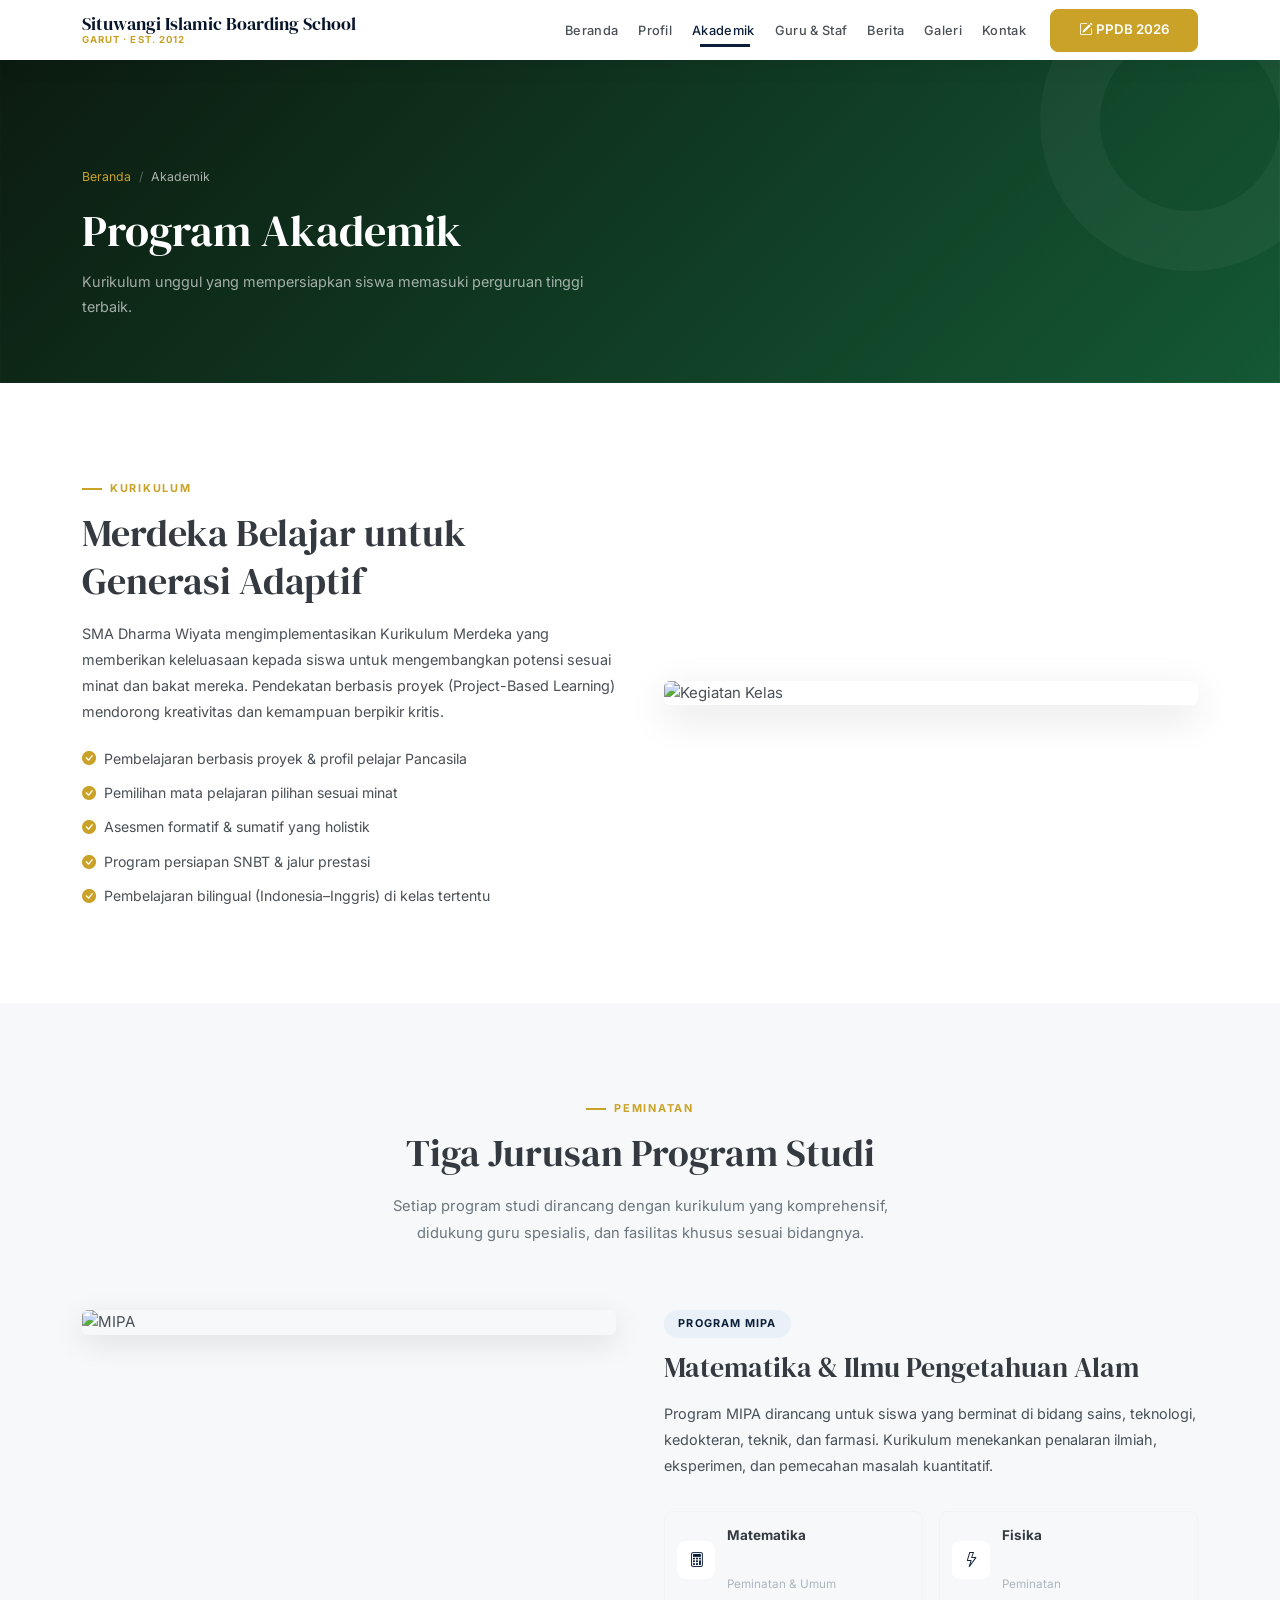
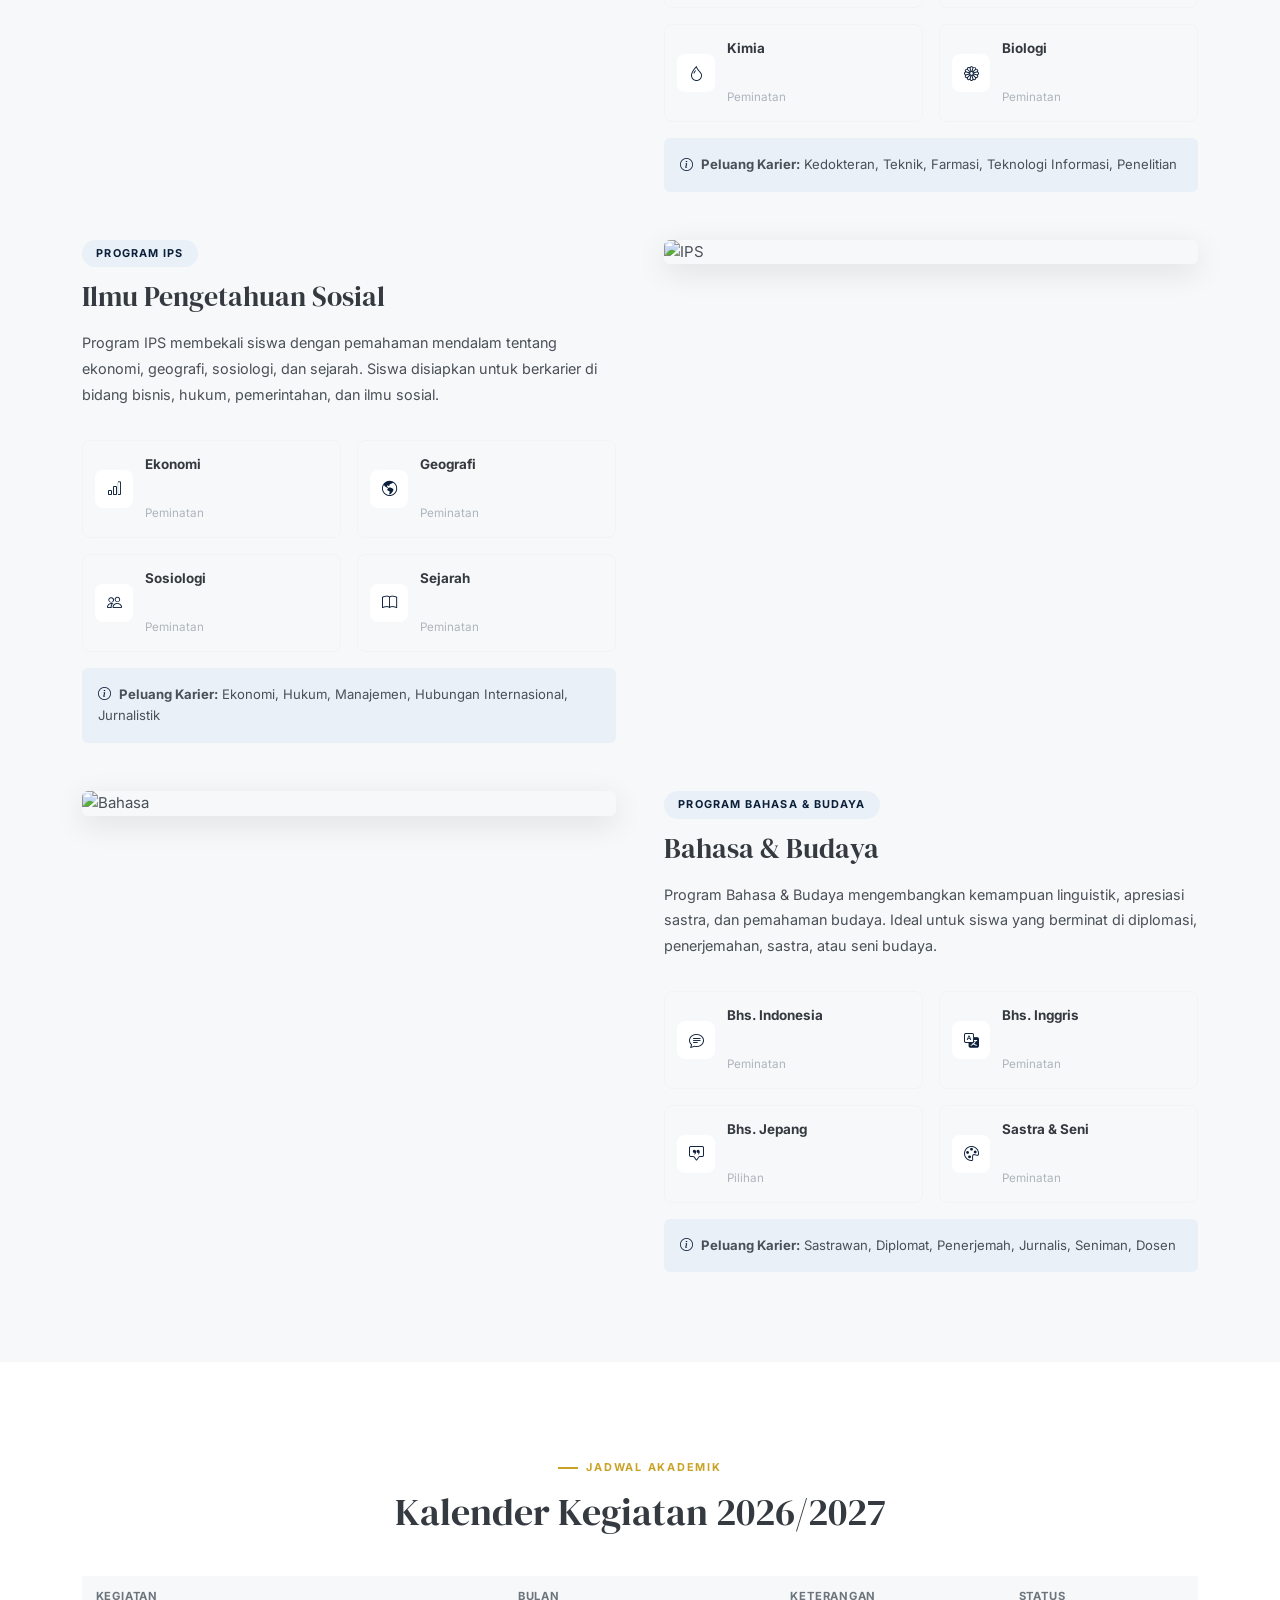
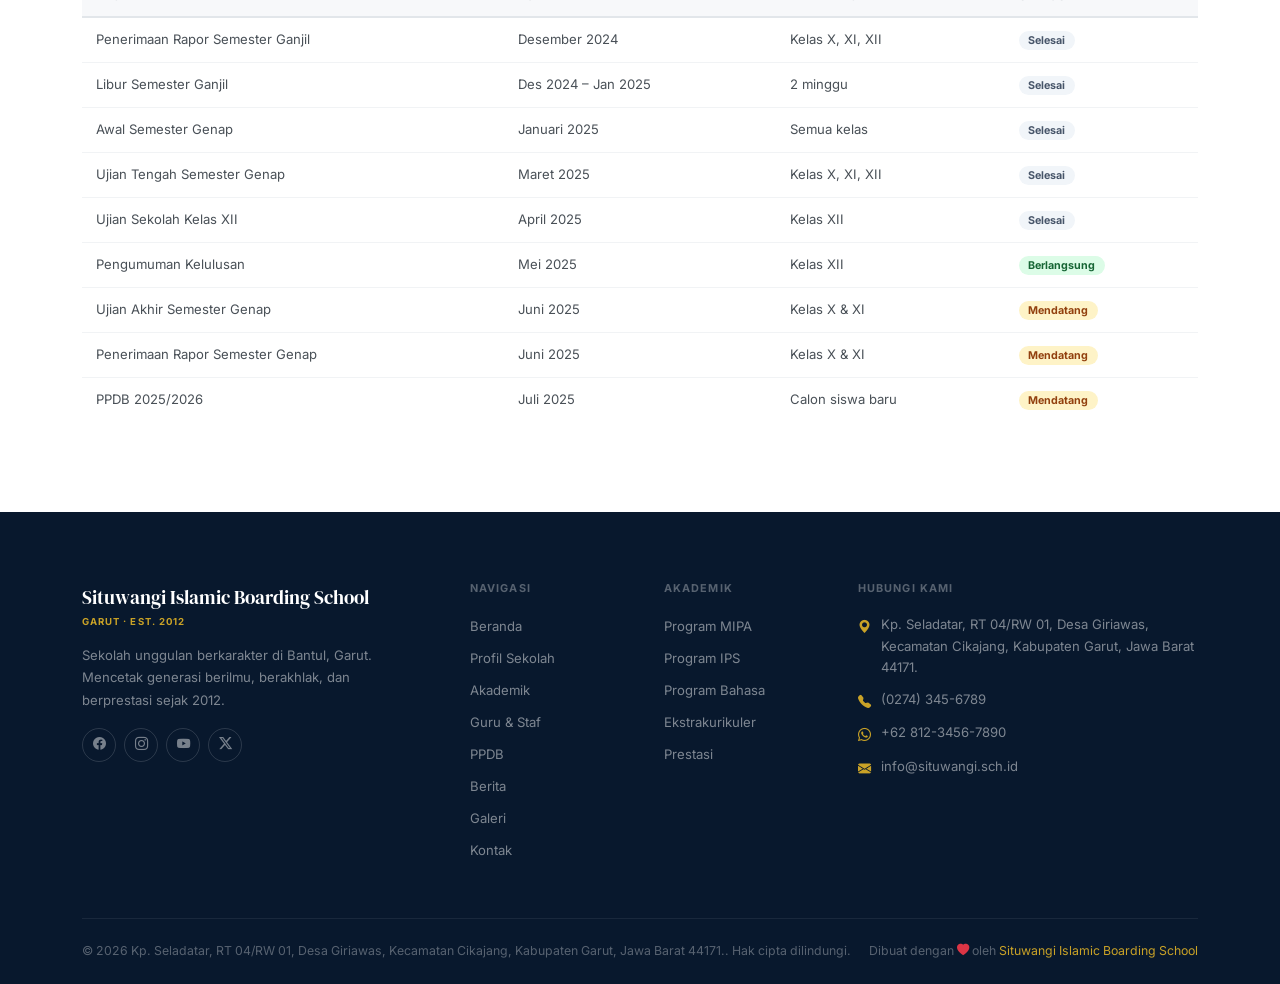
==== commit 3f0097e1: "Customize SIBS EDU website and add assets" ====
--- a/akademik.html
+++ b/akademik.html
@@ -4,7 +4,7 @@
   <meta charset="UTF-8" />
   <meta name="viewport" content="width=device-width, initial-scale=1.0" />
   <meta name="description" content="Program studi dan kurikulum akademik SMA Dharma Wiyata." />
-  <title>Akademik – SMA Dharma Wiyata</title>
+  <title>Akademik – Situwangi Islamic Boarding School  </title>
   <link rel="stylesheet" href="https://cdn.jsdelivr.net/npm/bootstrap@5.3.3/dist/css/bootstrap.min.css" />
   <link rel="stylesheet" href="https://cdn.jsdelivr.net/npm/bootstrap-icons@1.11.3/font/bootstrap-icons.min.css" />
   <link rel="stylesheet" href="https://cdn.jsdelivr.net/npm/aos@2.3.4/dist/aos.css" />
@@ -18,15 +18,15 @@
   <div class="top-ribbon d-none d-md-block">
     <div class="container d-flex justify-content-between align-items-center">
       <span><i class="bi bi-telephone-fill me-1"></i>(0274) 345-6789 <span class="ribbon-sep">|</span> <i class="bi bi-envelope-fill me-1"></i>info@smadw.sch.id</span>
-      <span>PPDB 2025/2026 dibuka 1 Juli 2025 · <a href="ppdb.html">Daftar Sekarang</a></span>
+      <span>PPDB 2026/2027 dibuka 1 November 2026 · <a href="ppdb.html">Daftar Sekarang</a></span>
     </div>
   </div>
 
   <nav id="mainNav" class="navbar navbar-expand-lg fixed-top scrolled">
     <div class="container">
       <a class="navbar-brand" href="index.html">
-        <span class="brand-name">SMA Dharma Wiyata</span>
-        <span class="brand-sub">Bantul · Est. 1985</span>
+        <span class="brand-name">Situwangi Islamic Boarding School</span>
+        <span class="brand-sub">Garut · Est. 2012</span>
       </a>
       <button class="navbar-toggler" type="button" data-bs-toggle="collapse" data-bs-target="#navMenu" aria-label="Menu">
         <i class="bi bi-list"></i>
@@ -49,7 +49,7 @@
           <li class="nav-item"><a class="nav-link" href="kontak.html">Kontak</a></li>
         </ul>
         <a href="ppdb.html" class="btn btn-accent btn-sm ms-lg-3 mt-3 mt-lg-0">
-          <i class="bi bi-pencil-square me-1"></i>PPDB 2025
+          <i class="bi bi-pencil-square me-1"></i>PPDB 2026
         </a>
       </div>
     </div>
@@ -193,7 +193,7 @@
       <div class="row justify-content-center mb-4">
         <div class="col-lg-7 text-center" data-aos="fade-up">
           <div class="section-label justify-content-center">Jadwal Akademik</div>
-          <h2 class="section-title">Kalender Kegiatan 2024/2025</h2>
+          <h2 class="section-title">Kalender Kegiatan 2026/2027</h2>
         </div>
       </div>
       <div class="table-responsive" data-aos="fade-up">
@@ -221,9 +221,9 @@
     <div class="container">
       <div class="row g-5">
         <div class="col-lg-4">
-          <div class="footer-brand-name">SMA Dharma Wiyata</div>
-          <div class="footer-brand-sub">Bantul · Est. 1985</div>
-          <p class="footer-desc">Sekolah unggulan berkarakter di Bantul, DIY. Mencetak generasi berilmu, berakhlak, dan berprestasi sejak 1985.</p>
+          <div class="footer-brand-name">Situwangi Islamic Boarding School</div>
+          <div class="footer-brand-sub">Garut · Est. 2012</div>
+          <p class="footer-desc">Sekolah unggulan berkarakter di Bantul, Garut. Mencetak generasi berilmu, berakhlak, dan berprestasi sejak 2012.</p>
           <div class="footer-social">
             <a href="#" aria-label="Facebook"><i class="bi bi-facebook"></i></a>
             <a href="#" aria-label="Instagram"><i class="bi bi-instagram"></i></a>
@@ -257,16 +257,16 @@
         <div class="col-lg-4">
           <h6 class="footer-title">Hubungi Kami</h6>
           <ul class="footer-contact">
-            <li><i class="bi bi-geo-alt-fill"></i>Jl. Pendidikan No. 45, Bantul, DIY 55711</li>
+            <li><i class="bi bi-geo-alt-fill"></i>Kp. Seladatar, RT 04/RW 01, Desa Giriawas, Kecamatan Cikajang, Kabupaten Garut, Jawa Barat 44171.</li>
             <li><i class="bi bi-telephone-fill"></i>(0274) 345-6789</li>
             <li><i class="bi bi-whatsapp"></i>+62 812-3456-7890</li>
-            <li><i class="bi bi-envelope-fill"></i>info@smadw.sch.id</li>
+            <li><i class="bi bi-envelope-fill"></i>info@situwangi.sch.id</li>
           </ul>
         </div>
       </div>
       <div class="footer-bottom d-flex flex-column flex-md-row justify-content-between align-items-center gap-2">
-        <span>&copy; 2025 SMA Dharma Wiyata. Hak cipta dilindungi.</span>
-        <span>Dibuat dengan <i class="bi bi-heart-fill text-danger"></i> oleh <a href="https://indokoding.net">IndoKoding.net</a></span>
+        <span>&copy; 2026 Kp. Seladatar, RT 04/RW 01, Desa Giriawas, Kecamatan Cikajang, Kabupaten Garut, Jawa Barat 44171.. Hak cipta dilindungi.</span>
+        <span>Dibuat dengan <i class="bi bi-heart-fill text-danger"></i> oleh <a href="https://indokoding.net">Situwangi Islamic Boarding School</a></span>
       </div>
     </div>
   </footer>
--- a/assets/css/style.css
+++ b/assets/css/style.css
@@ -8,40 +8,42 @@
 
 /* ── 00. Bootstrap Override ─────────────── */
 :root {
-  /* replace Bootstrap's blue primary with our deep green */
-  --bs-primary:           #166534;
-  --bs-primary-rgb:       22, 101, 52;
-  --bs-link-color:        #166534;
-  --bs-link-hover-color:  #14532D;
-  --bs-dropdown-link-active-bg: #F0FDF4;
-  --bs-dropdown-link-active-color: #166534;
-  --bs-accordion-btn-active-color: #166534;
-  --bs-accordion-active-bg:        #F0FDF4;
-  --bs-accordion-btn-focus-box-shadow: 0 0 0 .25rem rgba(22,101,52,.25);
-  --bs-form-check-bg-image: url("data:image/svg+xml,%3csvg xmlns='http://www.w3.org/2000/svg' viewBox='0 0 20 20'%3e%3cpath fill='none' stroke='%23166534' stroke-linecap='round' stroke-linejoin='round' stroke-width='3' d='m6 10 3 3 6-6'/%3e%3c/svg%3e");
-  --bs-focus-ring-color:  rgba(22,101,52,.25);
-  --bs-nav-link-hover-color: #14532D;
+  /* SIBS EDU — Navy + Gold */
+  --bs-primary:           #0B1F3A;
+  --bs-primary-rgb:       11, 31, 58;
+  --bs-link-color:        #0B1F3A;
+  --bs-link-hover-color:  #07152A;
+  --bs-dropdown-link-active-bg: #EAF0F7;
+  --bs-dropdown-link-active-color: #0B1F3A;
+  --bs-accordion-btn-active-color: #0B1F3A;
+  --bs-accordion-active-bg:        #EAF0F7;
+  --bs-accordion-btn-focus-box-shadow: 0 0 0 .25rem rgba(11,31,58,.25);
+  --bs-focus-ring-color:  rgba(11,31,58,.25);
+  --bs-nav-link-hover-color: #07152A;
 }
 
 /* ── 01. Variables ──────────────────────── */
 :root {
-  --primary:       #166534;
-  --primary-dark:  #14532D;
-  --primary-mid:   #15803D;
-  --primary-light: #F0FDF4;
-  --accent:        #CA8A04;
-  --accent-dark:   #A16207;
-  --accent-light:  #FFFBEB;
-  --secondary:     #0C1A0E;
+  --primary:       #0B1F3A;
+  --primary-dark:  #07152A;
+  --primary-mid:   #163A63;
+  --primary-light: #EAF0F7;
+
+  --accent:        #C9A227;
+  --accent-dark:   #A68116;
+  --accent-light:  #F7F0D5;
+
+  --secondary:     #08182D;
   --white:         #FFFFFF;
-  --off-white:     #FAFAF8;
-  --gray-100:      #F4F4F0;
-  --gray-200:      #E8E8E2;
-  --gray-300:      #D1D1C7;
-  --gray-400:      #9B9B8E;
-  --gray-500:      #737367;
-  --gray-600:      #545449;
-  --gray-700:      #363630;
+  --off-white:     #F7F8FA;
+
+  --gray-100:      #F1F3F5;
+  --gray-200:      #E2E6EA;
+  --gray-300:      #CED4DA;
+  --gray-400:      #ADB5BD;
+  --gray-500:      #6C757D;
+  --gray-600:      #495057;
+  --gray-700:      #343A40;
 
   --font-serif: 'DM Serif Display', Georgia, serif;
   --font-sans:  'Inter', system-ui, sans-serif;
@@ -220,6 +222,57 @@
 #mainNav.scrolled .navbar-toggler i { color: var(--gray-700); }
 
 /* ── 08. Hero ───────────────────────────── */
+/* ========================================
+   HERO VIDEO BACKGROUND
+======================================== */
+.hero {
+  position: relative;
+  min-height: 100vh;
+  display: flex;
+  align-items: center;
+  background: var(--secondary);
+  overflow: hidden;
+}
+
+/* VIDEO BACKGROUND */
+.hero-video {
+  position: absolute;
+  inset: 0;
+
+  width: 100%;
+  height: 100%;
+
+  object-fit: cover;
+
+  z-index: 0;
+
+  filter: blur(1.5px);
+  transform: scale(1.03);
+
+  opacity: .50;
+}
+
+/* NAVY OVERLAY */
+.hero-overlay {
+  position: absolute;
+  inset: 0;
+
+  z-index: 1;
+
+  background: linear-gradient(
+    135deg,
+    rgba(7,21,42,.94) 0%,
+    rgba(11,31,58,.78) 55%,
+    rgba(22,58,99,.55) 100%
+  );
+}
+
+
+/* Isi hero tetap di atas video */
+.hero .container {
+    position: relative;
+    z-index: 2;
+}
 .hero {
   position: relative;
   min-height: 100vh;
@@ -233,8 +286,15 @@
   opacity: .28;
 }
 .hero-overlay {
-  position: absolute; inset: 0; z-index: 0;
-  background: linear-gradient(135deg, rgba(12,26,14,.94) 0%, rgba(22,101,52,.78) 55%, rgba(21,128,61,.55) 100%);
+  position: absolute;
+  inset: 0;
+  z-index: 0;
+  background: linear-gradient(
+    135deg,
+    rgba(7,21,42,.94) 0%,
+    rgba(11,31,58,.78) 55%,
+    rgba(22,58,99,.55) 100%
+  );
 }
 /* ensure container content is always above overlay */
 .hero > .container { position: relative; z-index: 2; }
@@ -251,7 +311,10 @@
   color: var(--white); line-height: 1.1;
   margin-bottom: 1.5rem; font-weight: 400;
 }
-.hero-title em { font-style: italic; color: #86EFAC; }
+.hero-title em {
+  font-style: italic;
+  color: var(--accent);
+}
 .hero-desc {
   font-size: .92rem; color: rgba(255,255,255,.68);
   max-width: 460px; line-height: 1.82; margin-bottom: 2rem;
@@ -451,10 +514,14 @@
 .gallery-item img { width: 100%; display: block; transition: transform .4s; }
 .gallery-item:hover img { transform: scale(1.04); }
 .gallery-overlay {
-  position: absolute; inset: 0;
-  background: rgba(12,26,14,.55);
-  display: flex; align-items: center; justify-content: center;
-  opacity: 0; transition: opacity .3s;
+  position: absolute;
+  inset: 0;
+  background: rgba(7,21,42,.65);
+  display: flex;
+  align-items: center;
+  justify-content: center;
+  opacity: 0;
+  transition: opacity .3s;
 }
 .gallery-item:hover .gallery-overlay { opacity: 1; }
 .gallery-overlay i { color: var(--white); font-size: 1.5rem; }
